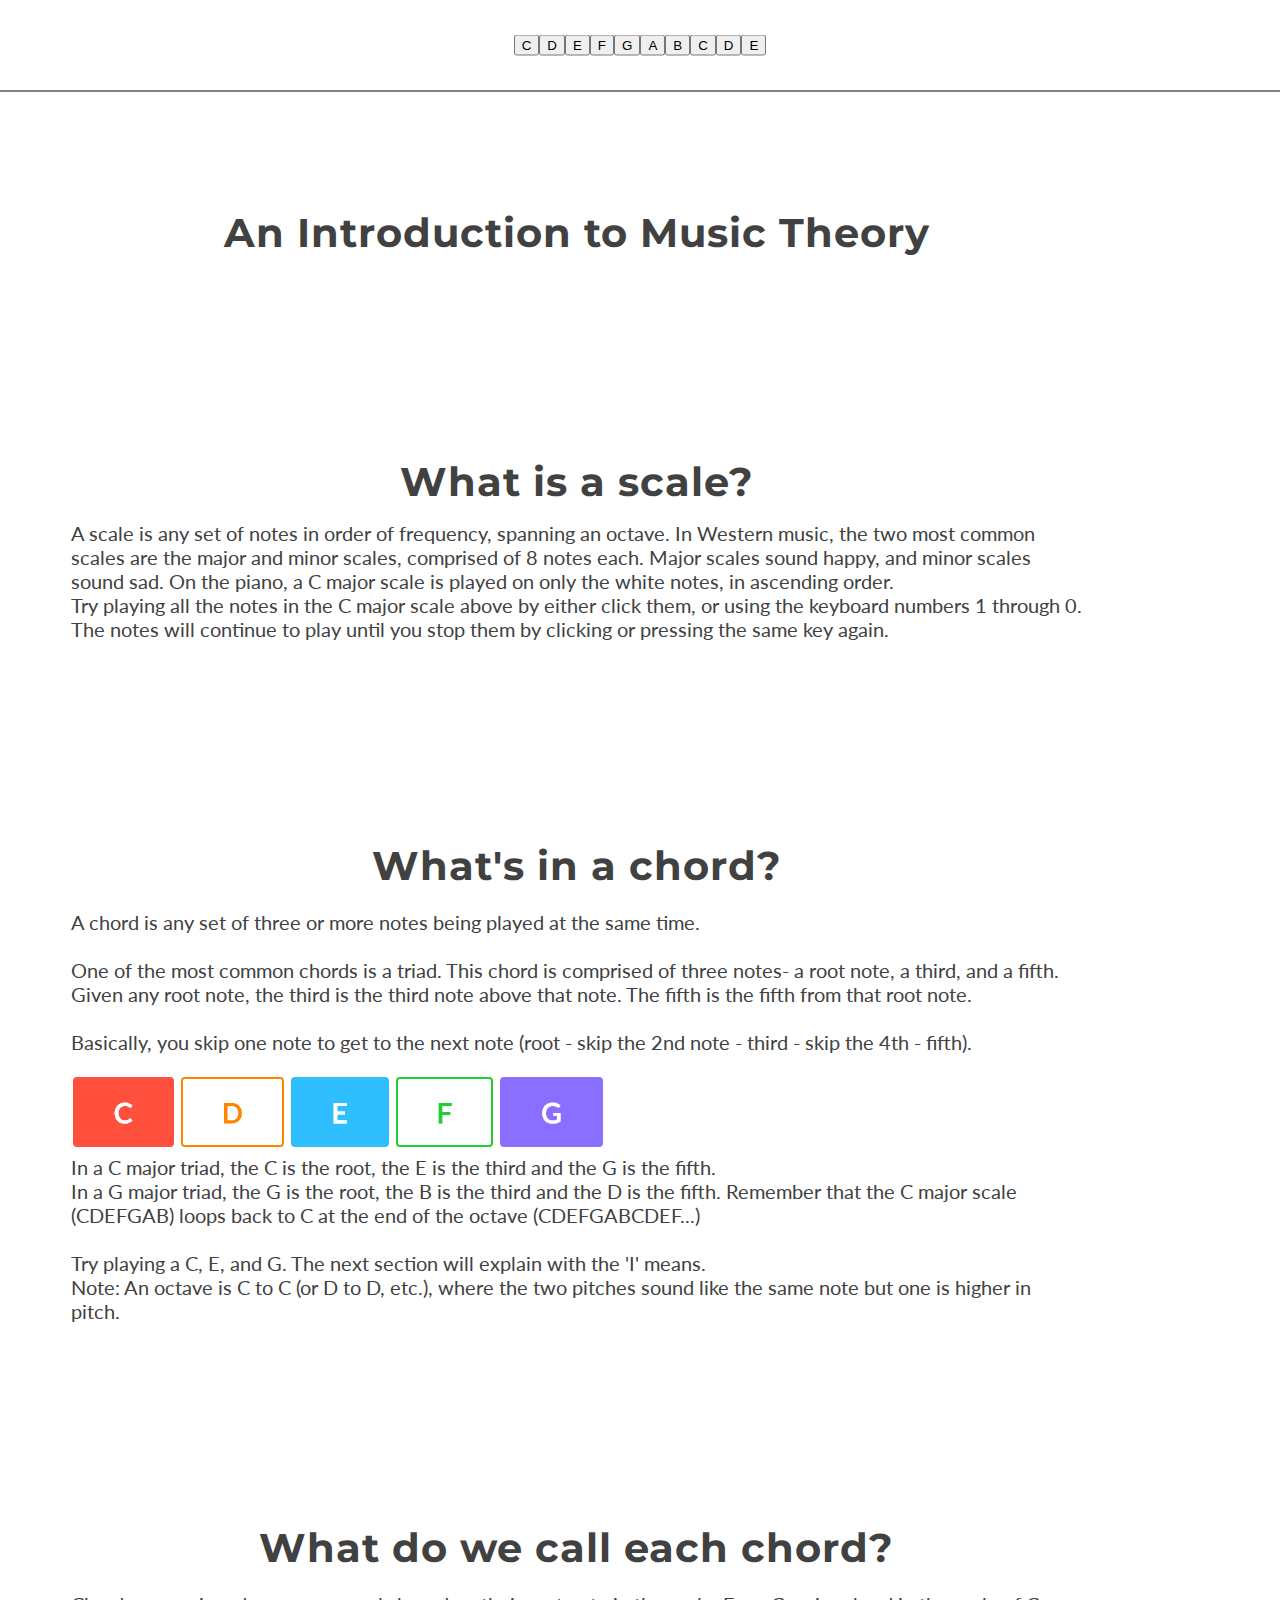
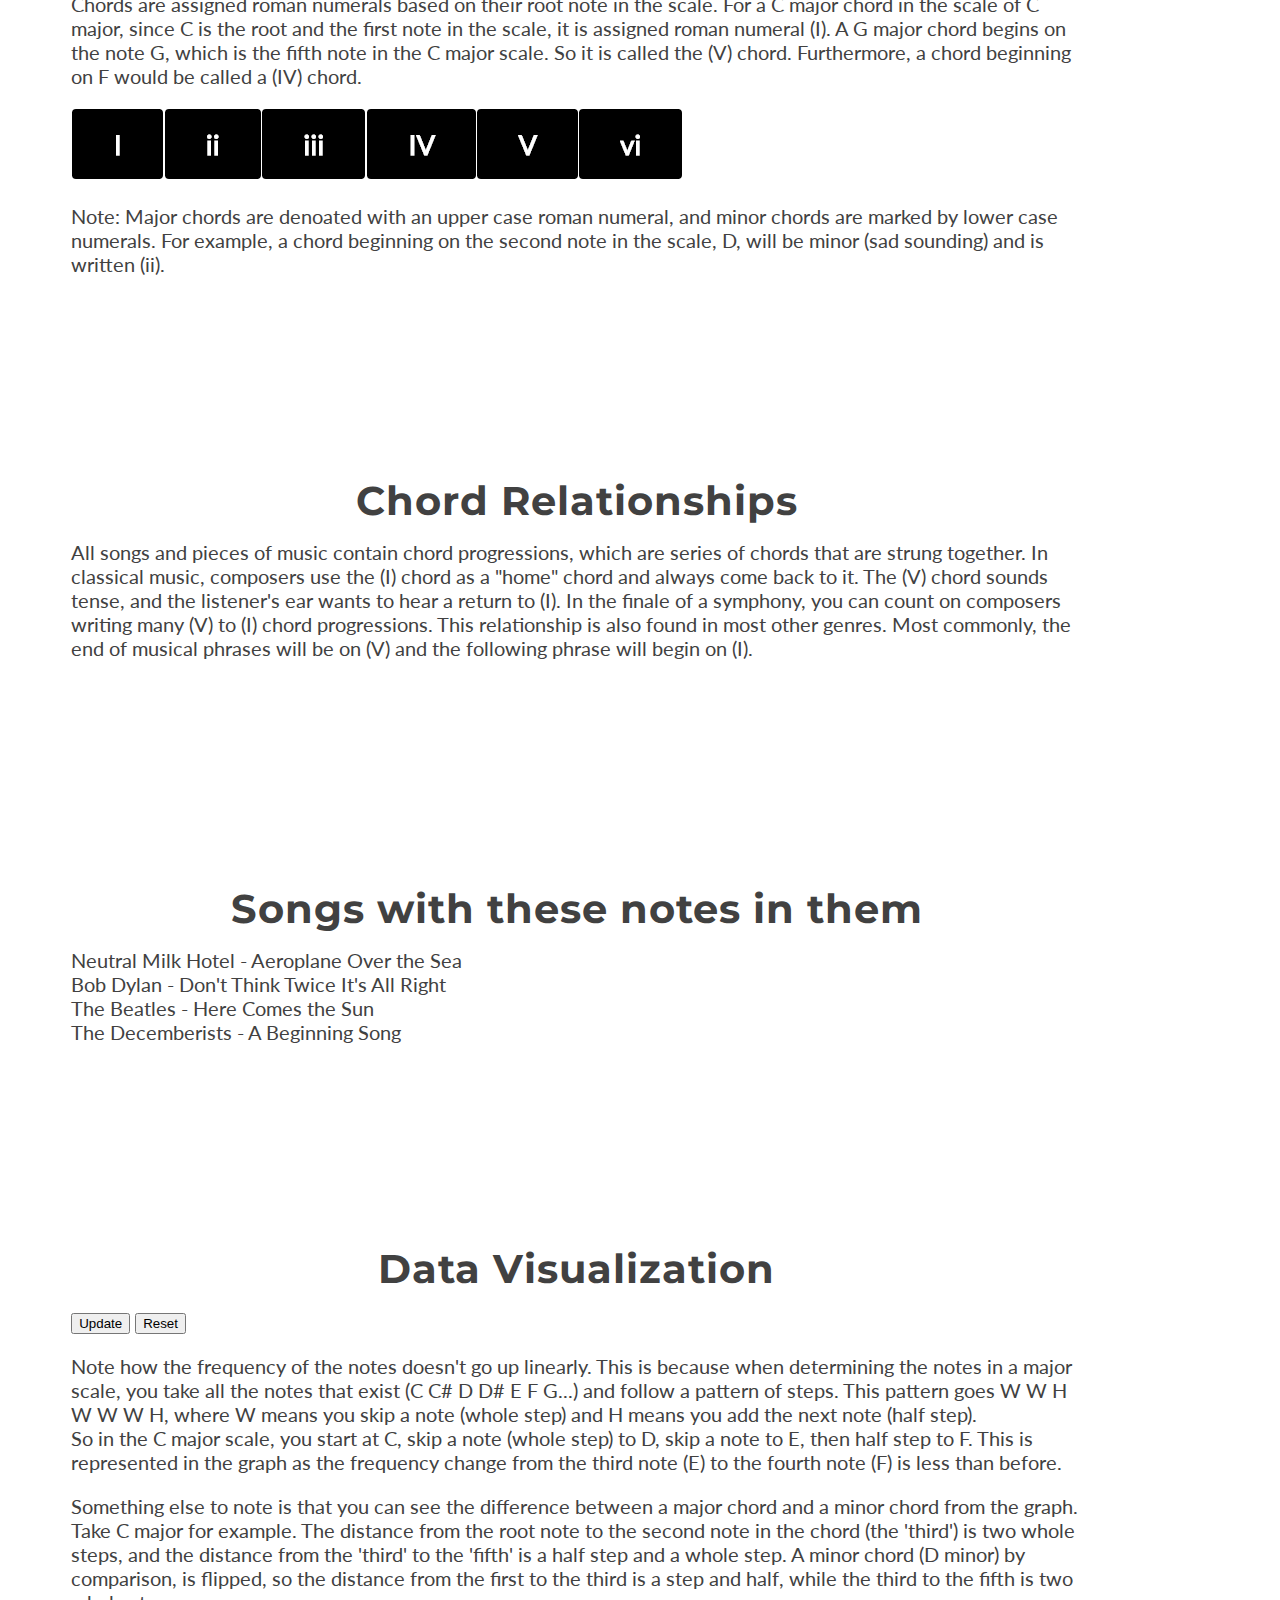
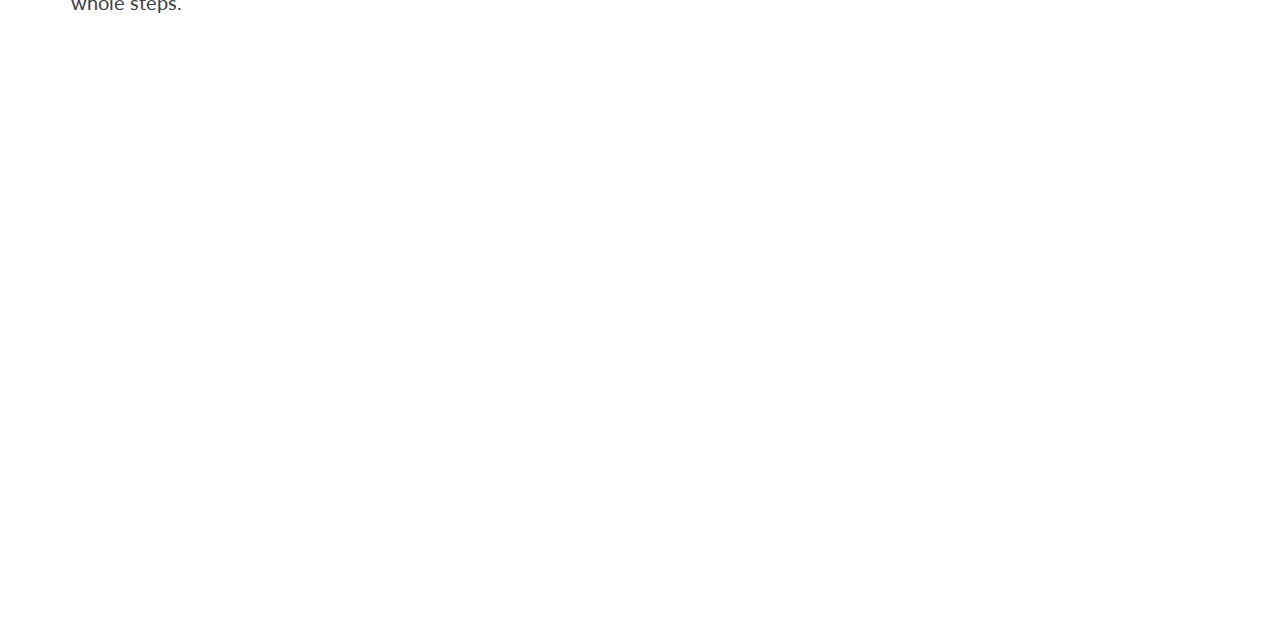
==== index.html @ d1d6d54c "did stuff" ====
<!DOCTYPE html>
<html>
  <head>
    <meta charset="utf-8">
    <title>INFO 474</title>
    <link href='https://fonts.googleapis.com/css?family=Montserrat:400,700|Lato' rel='stylesheet' type='text/css'>
    <script src="http://ajax.googleapis.com/ajax/libs/jquery/1.11.2/jquery.min.js"></script>
    <script src="http://d3js.org/d3.v3.min.js"></script>
    <script type="text/javascript" src="buttons.js"></script>
    <script type="text/javascript" src="myscript.js"></script>
    <script type="text/javascript" src="components.js"></script>
    <script type="text/javascript" src="scroller.js"></script>
    <link rel="stylesheet" type="text/css" href="stylish.css"/>
    <link rel="stylesheet" type="text/css" href="//oss.maxcdn.com/semantic-ui/2.1.8/components/button.min.css">
  </head>
  <body>
    <div id="keyboardContainer"></div>
    <div id='graphic'>
      <div id='sections'>
        <section class="step">
          <div class="title">An Introduction to Music Theory</div>
        </section>
        <section class="step">
          <div class="title">What is a scale?</div>
            
            A scale is any set of notes in order of frequency, spanning an octave. In Western music, the two most common scales are the major and minor scales, comprised of 8 notes each. Major scales sound happy, and minor scales sound sad. 

            On the piano, a C major scale is played on only the white notes, in ascending order.<br> 

            Try playing all the notes in the C major scale above by either click them, or using the keyboard numbers 1 through 0. The notes will continue to play until you stop them by clicking or pressing the same key again.
        </section>
        <section class="step">
          <div class="title">What's in a chord?</div>
            <p>
            A chord is any set of three or more notes being played at the same time.<br><br>
            One of the most common chords is a triad. This chord is comprised of three notes- a root note, a third, and a fifth. Given any root note, the third is the third note above that note. The fifth is the fifth from that root note.<br><br>
            Basically, you skip one note to get to the next note (root - skip the 2nd note - third - skip the 4th - fifth).
            </p>
            <p>
              <img src="cMajTriad.png"><br>
              In a C major triad, the C is the root, the E is the third and the G is the fifth.<br>

              In a G major triad, the G is the root, the B is the third and the D is the fifth. Remember that the C major scale (CDEFGAB) loops back to C at the end of the octave (CDEFGABCDEF...)<br><br>

            Try playing a C, E, and G. The next section will explain with the 'I' means. <br>

            Note: An octave is C to C (or D to D, etc.), where the two pitches sound like the same note but one is higher in pitch.
            </p>
        
            </p>
        </section>
        <section class="step">
          <div class="title">What do we call each chord?</div>
            <p>

            <p>
              Chords are assigned roman numerals based on their root note in the scale. For a C major chord in the scale of C major, since C is the root and the first note in the scale, it is assigned roman numeral (I). A G major chord begins on the note G, which is the fifth note in the C major scale. So it is called the (V) chord. Furthermore, a chord beginning on F would be called a (IV) chord. <br>
            </p>

              <img src="one.png"><img src="two.png"><img src="three.png"><img src="four.png"><img src="five.png"><img src="six.png"><br>
            <p>
              Note: Major chords are denoated with an upper case roman numeral, and minor chords are marked by lower case numerals. For example, a chord beginning on the second note in the scale, D, will be minor (sad sounding) and is written (ii). <br>
        
            </p>
        </section>
                <section class="step">
          <div class="title">Chord Relationships</div>
            All songs and pieces of music contain chord progressions, which are series of chords that are strung together. In classical music, composers use the (I) chord as a "home" chord and always come back to it. The (V) chord sounds tense, and the listener's ear wants to hear a return to (I). In the finale of a symphony, you can count on composers writing many (V) to (I) chord progressions. This relationship is also found in most other genres. Most commonly, the end of musical phrases will be on (V) and the following phrase will begin on (I). <br><br>
        </section>
        <section class="step">
          <div class="title">Songs with these notes in them</div>
            Neutral Milk Hotel - Aeroplane Over the Sea<br>
            Bob Dylan - Don't Think Twice It's All Right<br>
            The Beatles - Here Comes the Sun<br>
            The Decemberists - A Beginning Song
        </section>
        <section class="step">
          <div class="title">Data Visualization</div>
          <button id="update">Update</button>
          <button id="reset">Reset</button>
          <p>
            Note how the frequency of the notes doesn't go up linearly. This is because when determining the notes in a major scale, you take all the notes that exist (C C# D D# E F G...) and follow a pattern of steps. This pattern goes W W H W W W H, where W means you skip a note (whole step) and H means you add the next note (half step). <br>
            So in the C major scale, you start at C, skip a note (whole step) to D, skip a note to E, then half step to F. This is represented in the graph as the frequency change from the third note (E) to the fourth note (F) is less than before.
          </p>
          <p>
            Something else to note is that you can see the difference between a major chord and a minor chord from the graph. Take C major for example. The distance from the root note to the second note in the chord (the 'third') is two whole steps, and the distance from the 'third' to the 'fifth' is a half step and a whole step. A minor chord (D minor) by comparison, is flipped, so the distance from the first to the third is a step and half, while the third to the fifth is two whole steps.
          </p>
          <h3></h3>
        </section>
      </div>
      <div id='vis'></div>
      <div id='vis2'></div>
      <div id='extra-spacing'></div>
    </div>
  </body>
</html>
---- stylish.css ----
#sections {
	font-family: 'Lato', sans-serif;
	position: relative;
	display: inline-block;
	width: 80%;
	top: 0px;
	z-index: 90;
	margin: 0 5%;
	color: #414141;
    font-size: 15pt;
}

.step {
 	margin-bottom: 200px;
 	margin-top: 200px;
}

#extra-spacing {
	height: 400px;
}

/*#vis {
	display: inline-block;
	position: fixed;
	top: 60px;
	z-index: 1;
	margin-left: 0;

	height: 600px;
	width: 750px;
	background-color: #ddd;
}*/

h3 {
    text-align: center;
}

.title {
	font-family: 'Montserrat', sans-serif;
	font-weight: 700;
	letter-spacing: 1.0px;
	font-size: 2.0em;
	color: #414141;
	margin-bottom: 15px;
    text-align: center;
}

.axis {
  font: 7px sans-serif;
}

.axis path,
.axis line {
  fill: none;
  stroke: #000;
  shape-rendering: crispEdges;
}

.x.axis path {
	display: none;
}

.bacteria-title {
	font-family: 'Montserrat', sans-serif;
	font-weight: 700;
	letter-spacing: 1.0px;
	font-size: 2.5em;
	color: #D5E9A0;
	fill: #D5E9A0;
	margin-bottom: 15px;
}

#keyboardContainer {
    position: fixed;
    top: 0;
    left: 0;
    text-align: center;
    vertical-align: middle;
    width: 100%;
    height: 10%;
    border-bottom: 2px solid gray;
    background-color: rgba(255,255,255,.75);
    z-index: 1000;
}

.key {
    position: relative;
    top: 50%;
    transform: translateY(-50%);
}
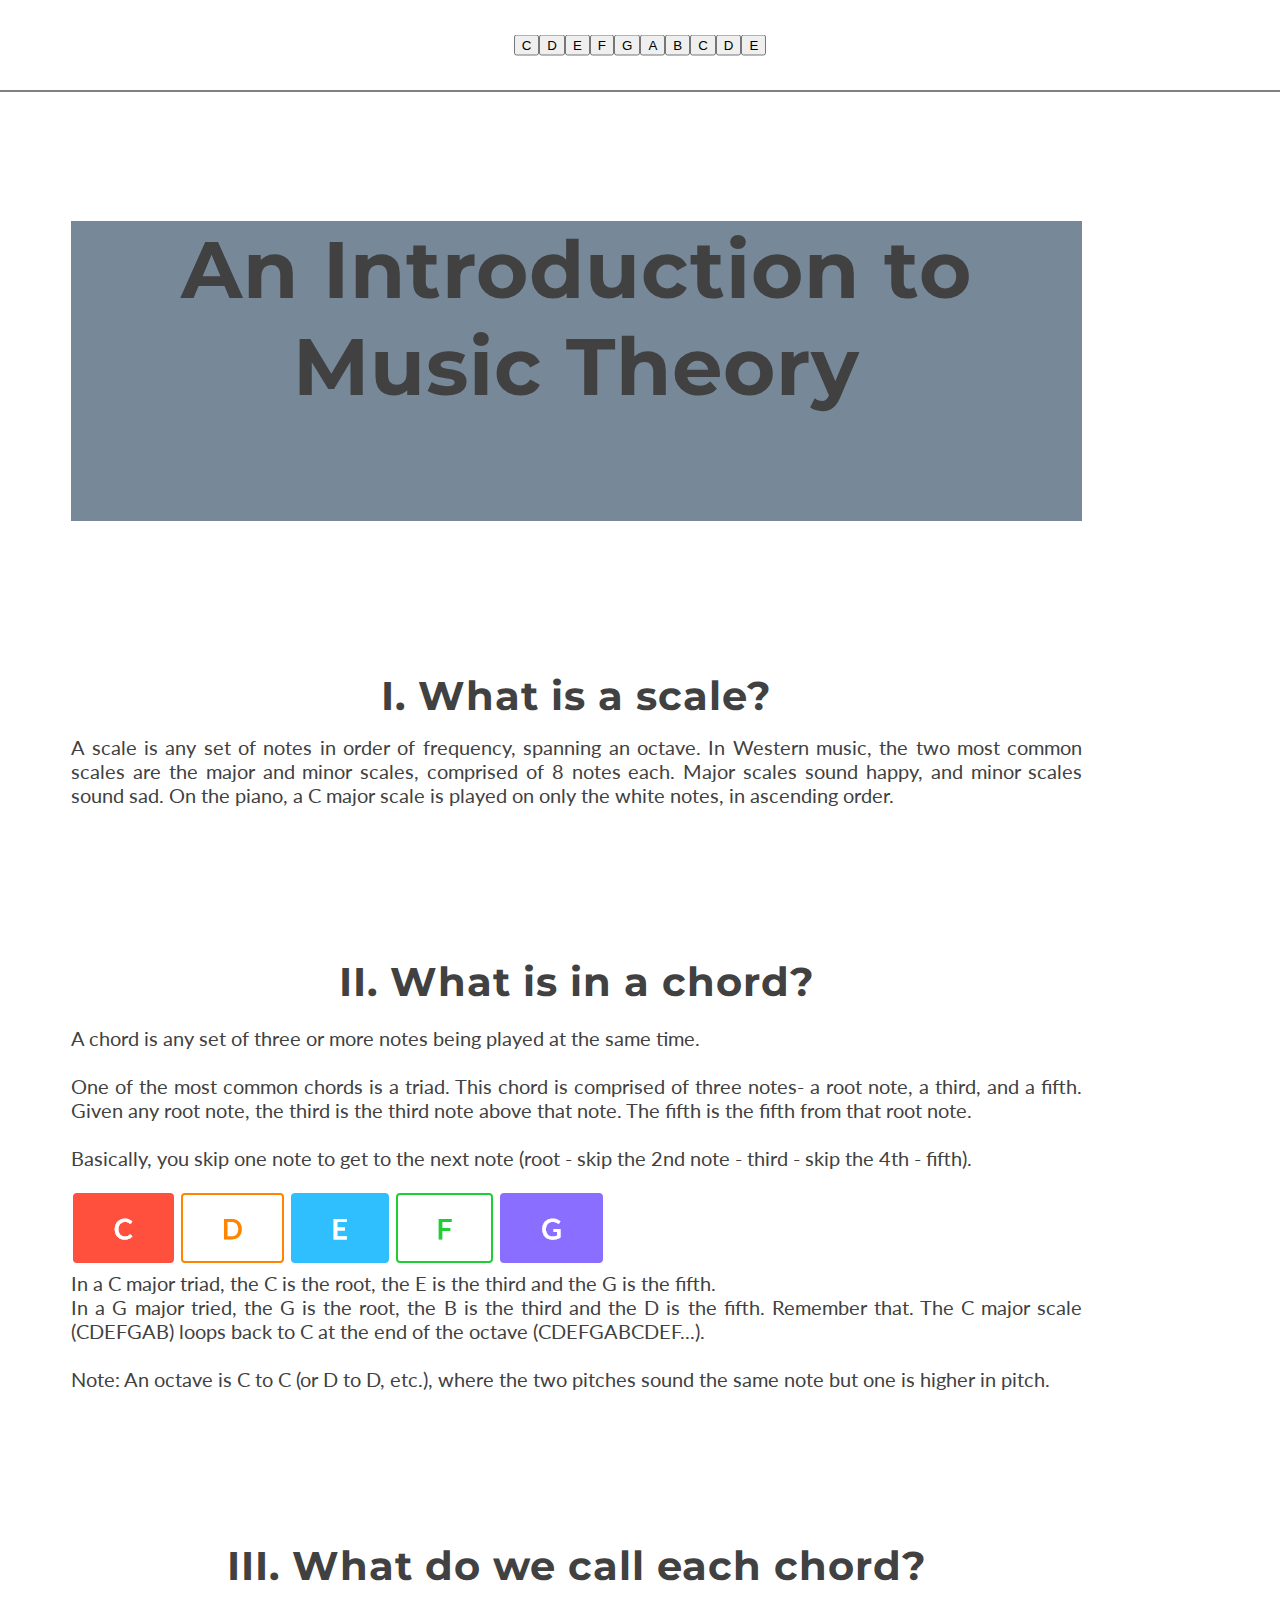
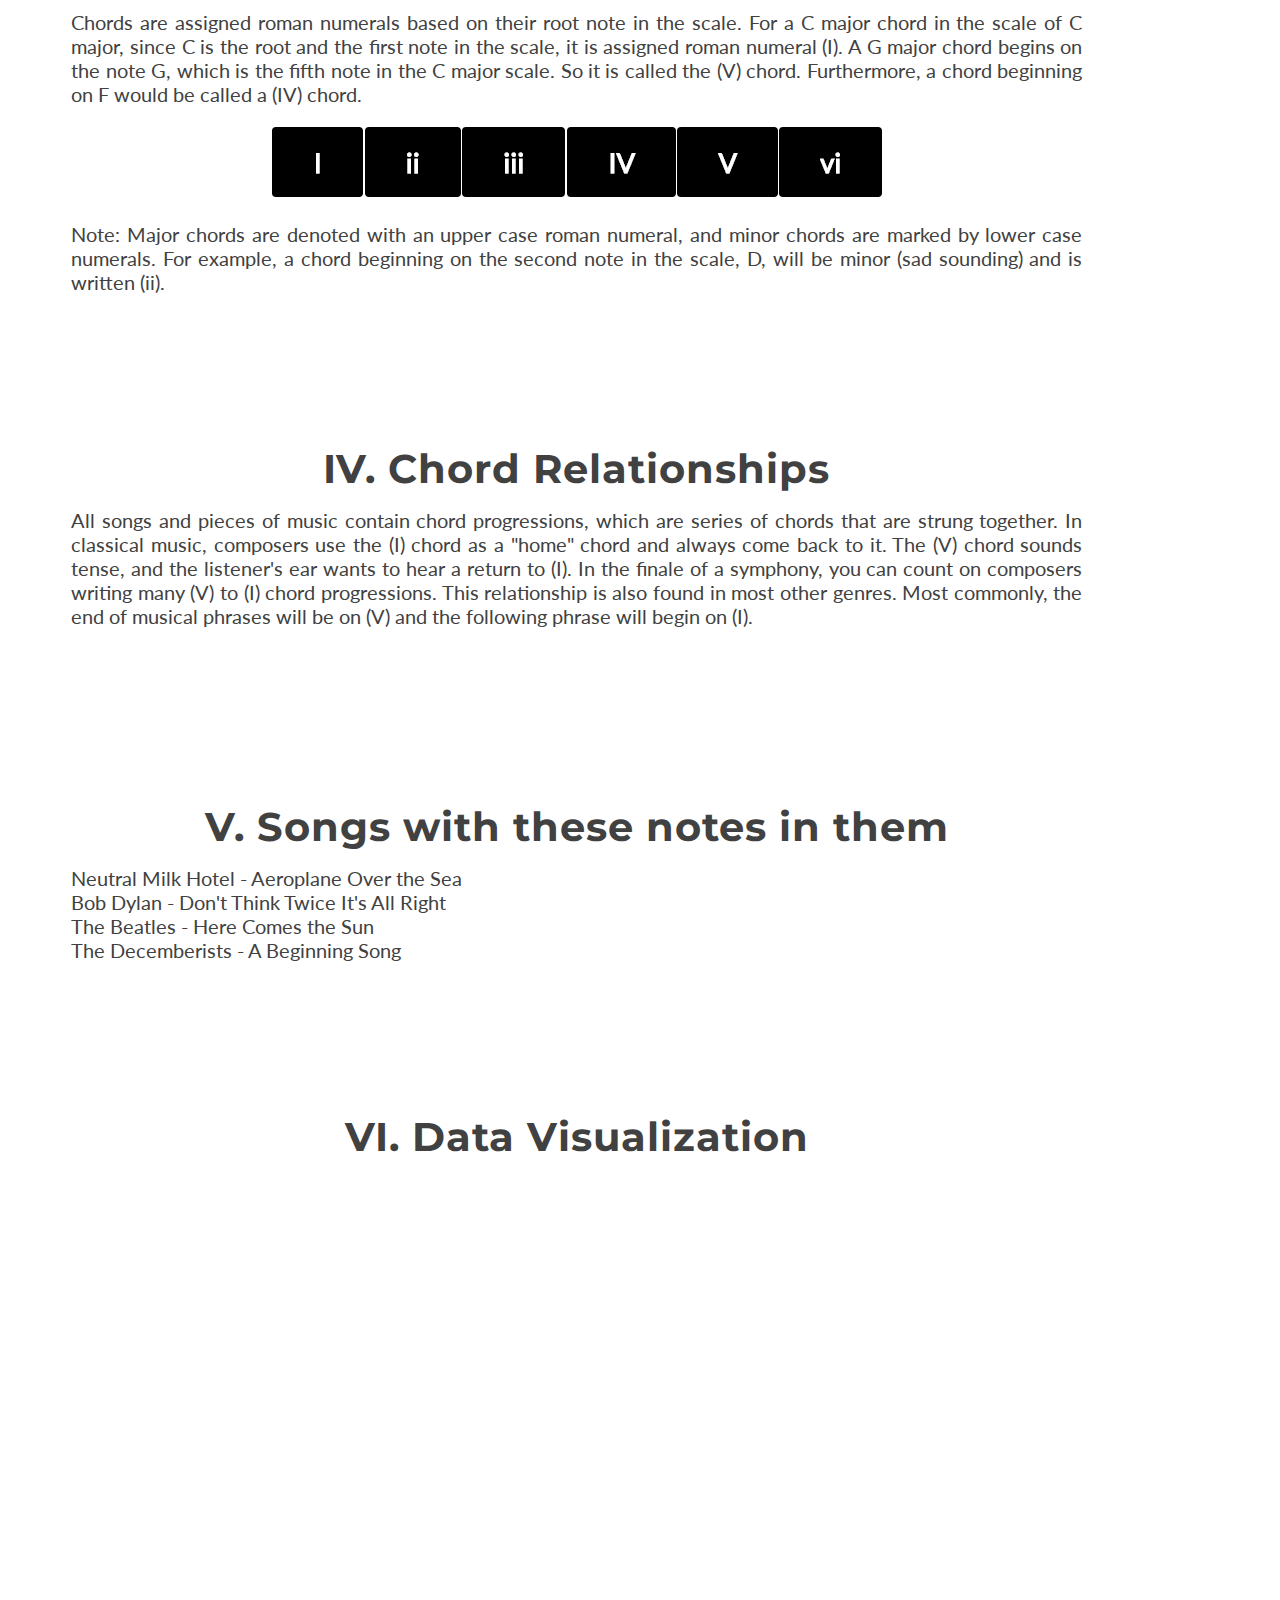
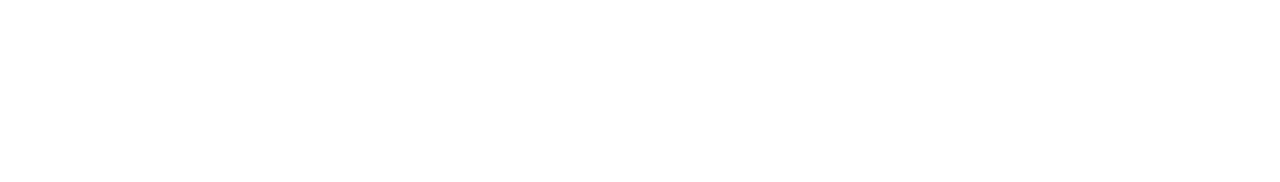
==== commit c383fa6b: "added a pic and stuff" ====
--- a/index.html
+++ b/index.html
@@ -17,74 +17,61 @@
     <div id="keyboardContainer"></div>
     <div id='graphic'>
       <div id='sections'>
+        <div id="header-container">
+          <section class="step">
+            <div class="title" id="header">An Introduction to Music Theory</div>
+          </section>
+        </div>
         <section class="step">
-          <div class="title">An Introduction to Music Theory</div>
-        </section>
-        <section class="step">
-          <div class="title">What is a scale?</div>
+          <div class="title">I. What is a scale?</div>
             
             A scale is any set of notes in order of frequency, spanning an octave. In Western music, the two most common scales are the major and minor scales, comprised of 8 notes each. Major scales sound happy, and minor scales sound sad. 
 
-            On the piano, a C major scale is played on only the white notes, in ascending order.<br> 
-
-            Try playing all the notes in the C major scale above by either click them, or using the keyboard numbers 1 through 0. The notes will continue to play until you stop them by clicking or pressing the same key again.
+            On the piano, a C major scale is played on only the white notes, in ascending order.
         </section>
         <section class="step">
-          <div class="title">What's in a chord?</div>
+          <div class="title">II. What is in a chord?</div>
             <p>
             A chord is any set of three or more notes being played at the same time.<br><br>
             One of the most common chords is a triad. This chord is comprised of three notes- a root note, a third, and a fifth. Given any root note, the third is the third note above that note. The fifth is the fifth from that root note.<br><br>
             Basically, you skip one note to get to the next note (root - skip the 2nd note - third - skip the 4th - fifth).
             </p>
             <p>
-              <img src="cMajTriad.png"><br>
+              <img id="triad" src="cMajTriad.png"><br>
               In a C major triad, the C is the root, the E is the third and the G is the fifth.<br>
 
-              In a G major triad, the G is the root, the B is the third and the D is the fifth. Remember that the C major scale (CDEFGAB) loops back to C at the end of the octave (CDEFGABCDEF...)<br><br>
+              In a G major tried, the G is the root, the B is the third and the D is the fifth. Remember that. The C major scale (CDEFGAB) loops back to C at the end of the octave (CDEFGABCDEF...).<br><br>
 
-            Try playing a C, E, and G. The next section will explain with the 'I' means. <br>
-
-            Note: An octave is C to C (or D to D, etc.), where the two pitches sound like the same note but one is higher in pitch.
+            Note: An octave is C to C (or D to D, etc.), where the two pitches sound the same note but one is higher in pitch.
             </p>
         
             </p>
         </section>
         <section class="step">
-          <div class="title">What do we call each chord?</div>
-            <p>
-
+          <div class="title">III. What do we call each chord?</div>
             <p>
               Chords are assigned roman numerals based on their root note in the scale. For a C major chord in the scale of C major, since C is the root and the first note in the scale, it is assigned roman numeral (I). A G major chord begins on the note G, which is the fifth note in the C major scale. So it is called the (V) chord. Furthermore, a chord beginning on F would be called a (IV) chord. <br>
             </p>
-
+            <div id="chordsPics">
               <img src="one.png"><img src="two.png"><img src="three.png"><img src="four.png"><img src="five.png"><img src="six.png"><br>
+            </div>
             <p>
-              Note: Major chords are denoated with an upper case roman numeral, and minor chords are marked by lower case numerals. For example, a chord beginning on the second note in the scale, D, will be minor (sad sounding) and is written (ii). <br>
-        
+              Note: Major chords are denoted with an upper case roman numeral, and minor chords are marked by lower case numerals. For example, a chord beginning on the second note in the scale, D, will be minor (sad sounding) and is written (ii).<br>
             </p>
         </section>
-                <section class="step">
-          <div class="title">Chord Relationships</div>
+        <section class="step">
+          <div class="title">IV. Chord Relationships</div>
             All songs and pieces of music contain chord progressions, which are series of chords that are strung together. In classical music, composers use the (I) chord as a "home" chord and always come back to it. The (V) chord sounds tense, and the listener's ear wants to hear a return to (I). In the finale of a symphony, you can count on composers writing many (V) to (I) chord progressions. This relationship is also found in most other genres. Most commonly, the end of musical phrases will be on (V) and the following phrase will begin on (I). <br><br>
         </section>
         <section class="step">
-          <div class="title">Songs with these notes in them</div>
+          <div class="title">V. Songs with these notes in them</div>
             Neutral Milk Hotel - Aeroplane Over the Sea<br>
             Bob Dylan - Don't Think Twice It's All Right<br>
             The Beatles - Here Comes the Sun<br>
             The Decemberists - A Beginning Song
         </section>
         <section class="step">
-          <div class="title">Data Visualization</div>
-          <button id="update">Update</button>
-          <button id="reset">Reset</button>
-          <p>
-            Note how the frequency of the notes doesn't go up linearly. This is because when determining the notes in a major scale, you take all the notes that exist (C C# D D# E F G...) and follow a pattern of steps. This pattern goes W W H W W W H, where W means you skip a note (whole step) and H means you add the next note (half step). <br>
-            So in the C major scale, you start at C, skip a note (whole step) to D, skip a note to E, then half step to F. This is represented in the graph as the frequency change from the third note (E) to the fourth note (F) is less than before.
-          </p>
-          <p>
-            Something else to note is that you can see the difference between a major chord and a minor chord from the graph. Take C major for example. The distance from the root note to the second note in the chord (the 'third') is two whole steps, and the distance from the 'third' to the 'fifth' is a half step and a whole step. A minor chord (D minor) by comparison, is flipped, so the distance from the first to the third is a step and half, while the third to the fifth is two whole steps.
-          </p>
+          <div class="title">VI. Data Visualization</div>
           <h3></h3>
         </section>
       </div>
--- a/stylish.css
+++ b/stylish.css
@@ -1,3 +1,29 @@
+#header-container {
+    width: 100%;
+    margin: 0px;
+    display: block;
+    height: 300px;
+    background-color: #778899;
+    margin: 150px 150px 0px 0px;
+    font-size: 30pt;
+    margin-bottom: 150px;
+}
+
+.pic {
+    display: block;
+    margin-left: auto;
+    margin-right: auto;
+    vertical-align: middle;
+}
+
+#chordsPics {
+    text-align: center;
+}
+
+#header {
+    vertical-align: center;
+}
+
 #sections {
 	font-family: 'Lato', sans-serif;
 	position: relative;
@@ -5,14 +31,14 @@
 	width: 80%;
 	top: 0px;
 	z-index: 90;
-	margin: 0 5%;
+	margin: 5% 5%;
 	color: #414141;
     font-size: 15pt;
+    text-align: justify;
 }
 
 .step {
- 	margin-bottom: 200px;
- 	margin-top: 200px;
+ 	margin-bottom: 150px;
 }
 
 #extra-spacing {
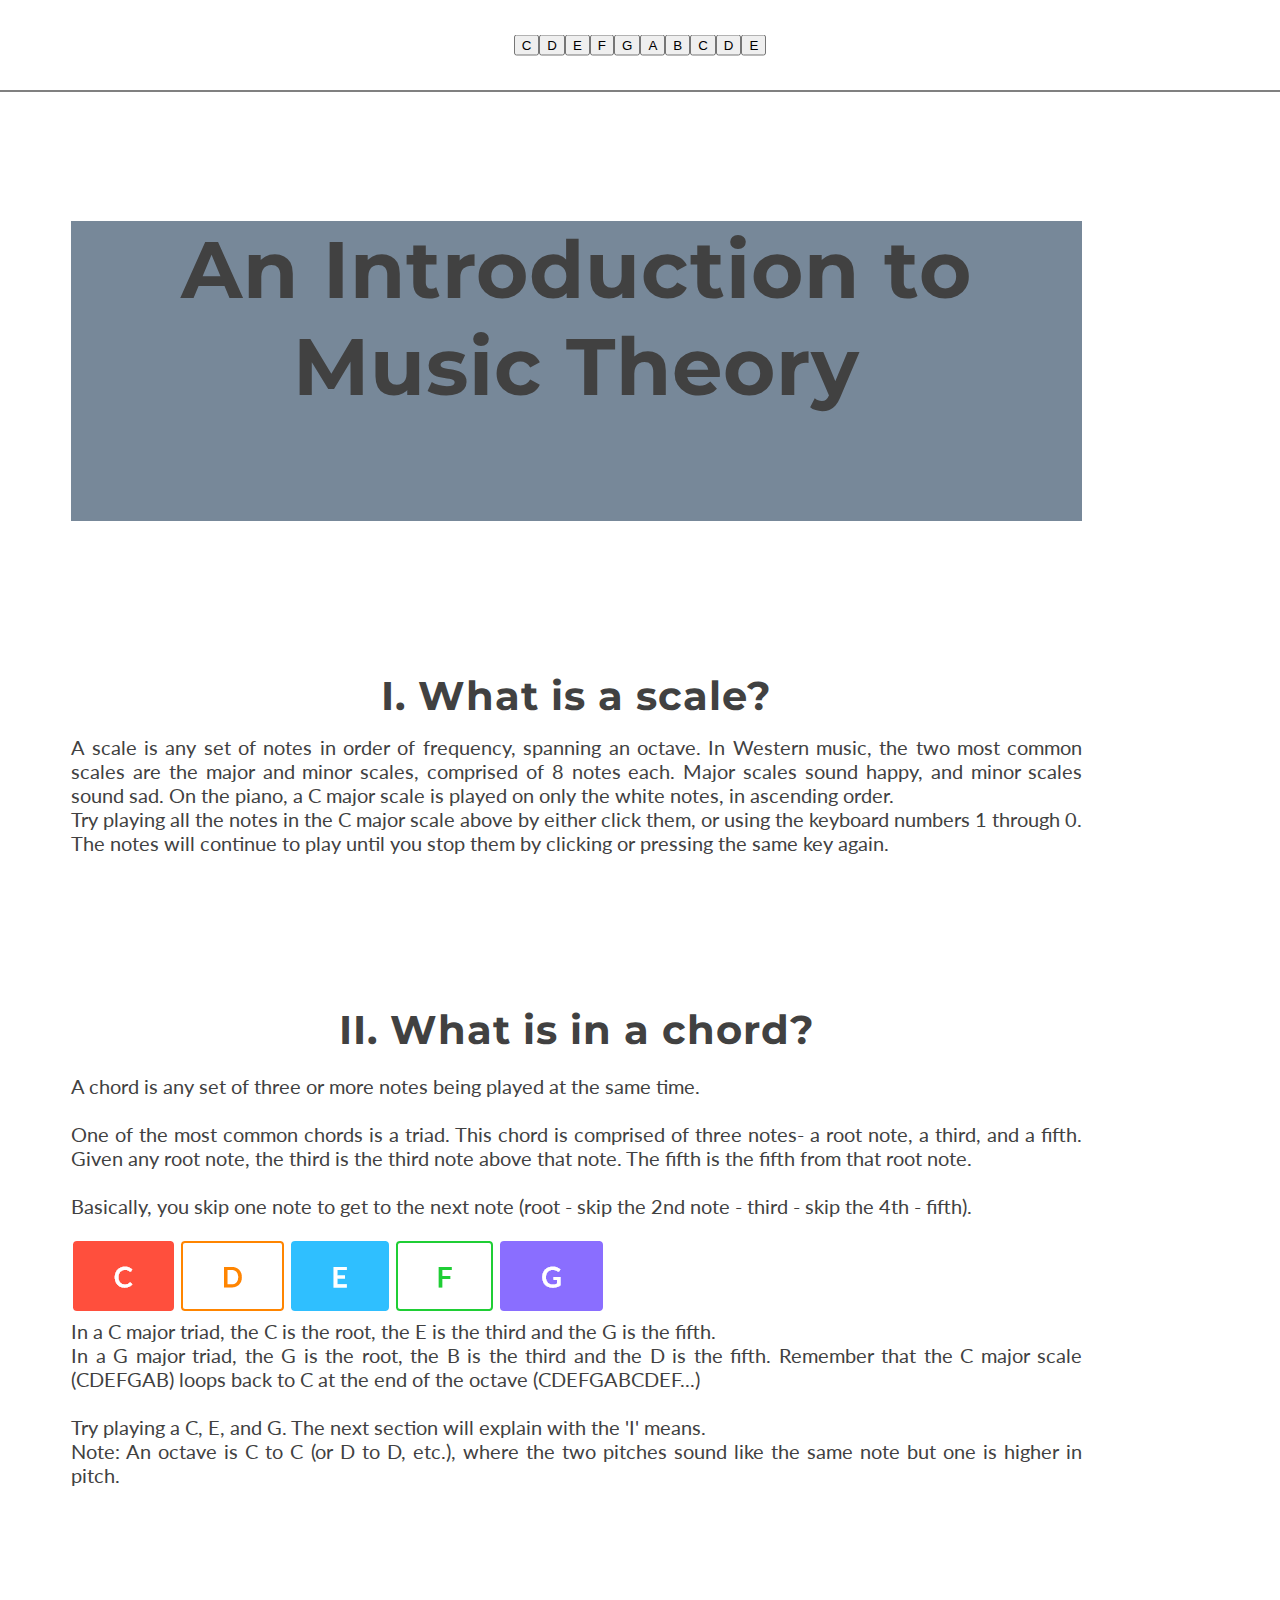
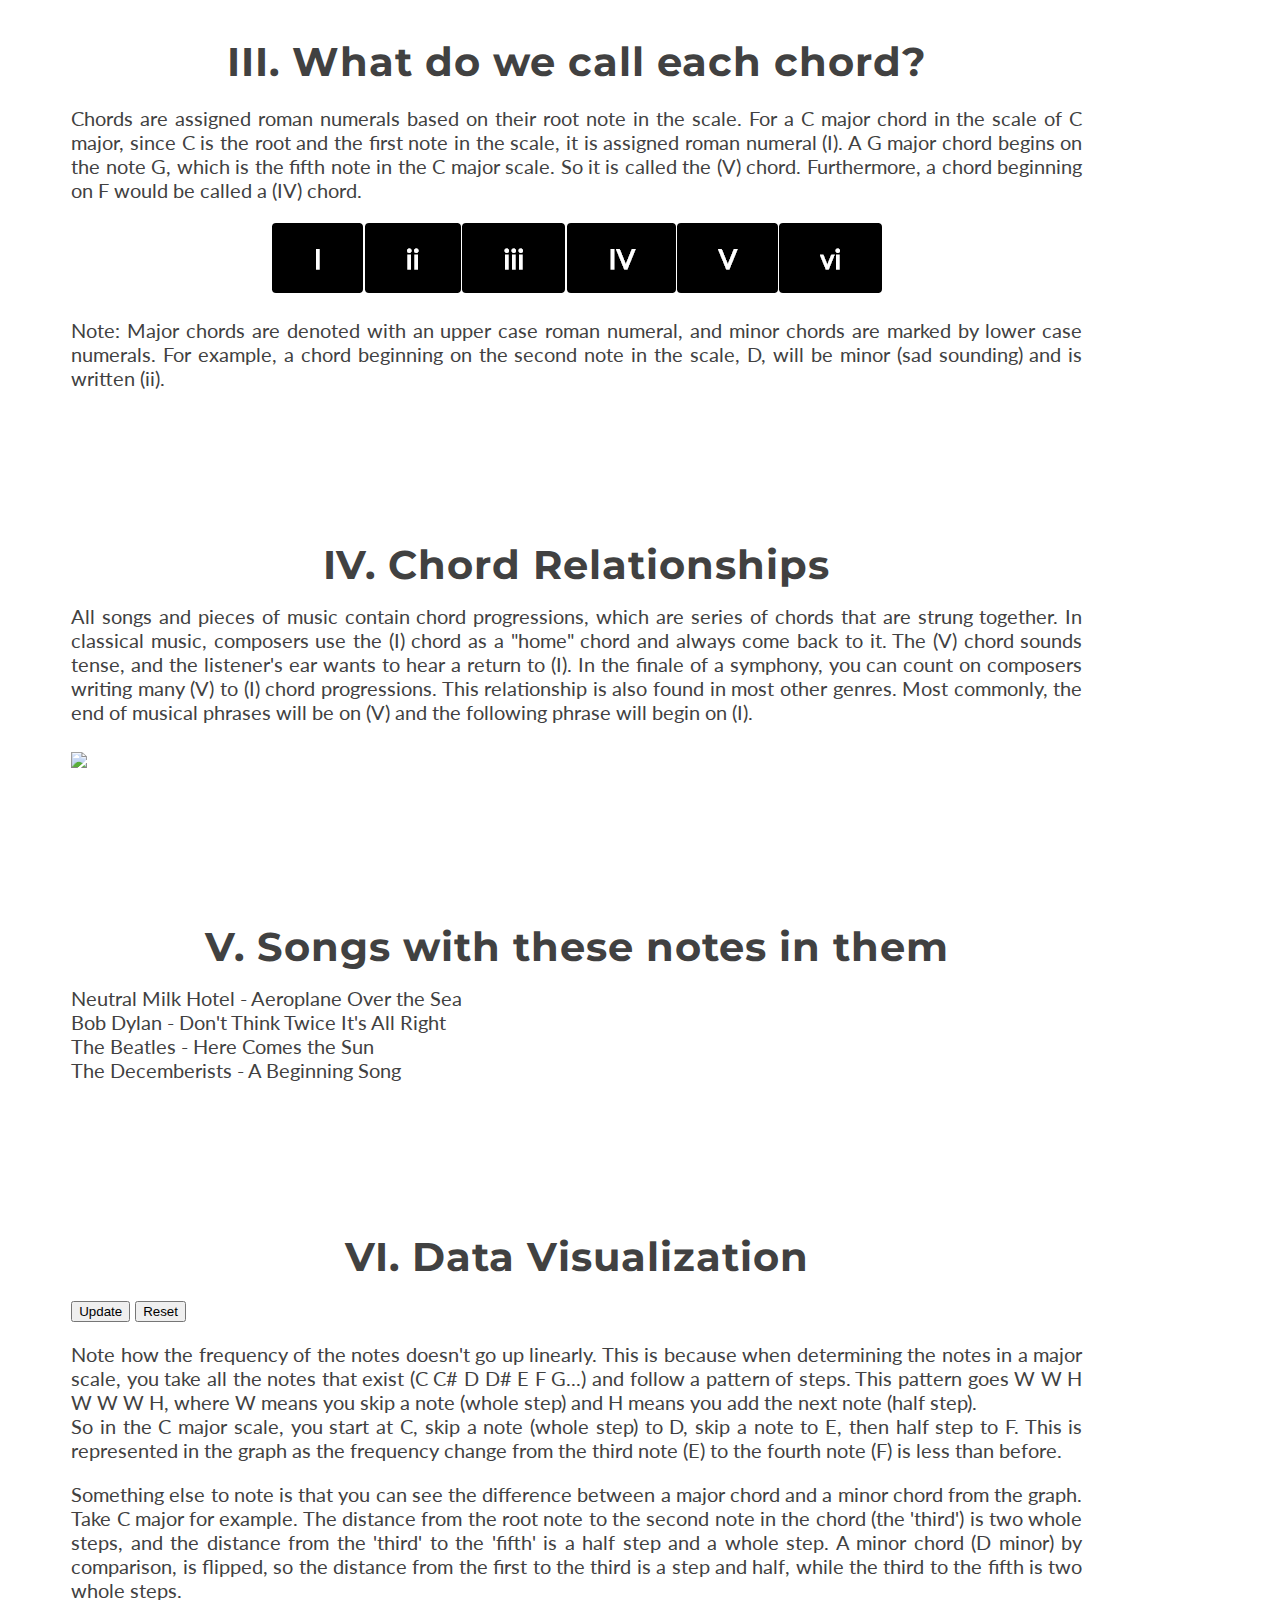
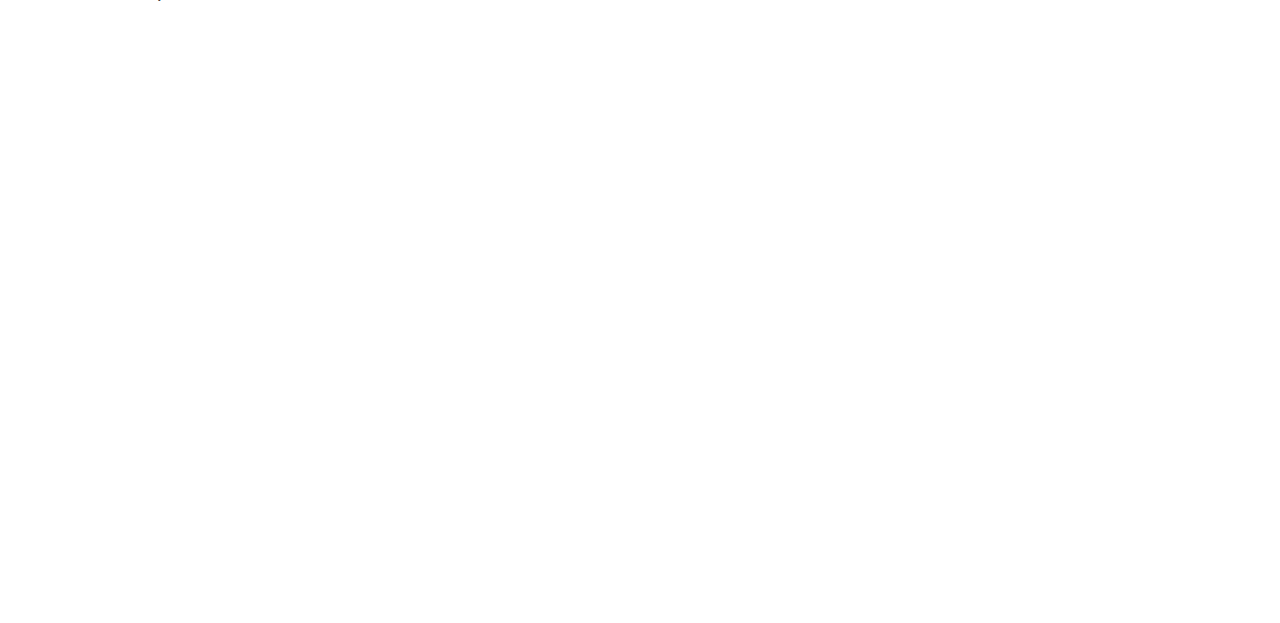
==== commit 1d01c4f3: "fuckin pic" ====
--- a/index.html
+++ b/index.html
@@ -27,7 +27,9 @@
             
             A scale is any set of notes in order of frequency, spanning an octave. In Western music, the two most common scales are the major and minor scales, comprised of 8 notes each. Major scales sound happy, and minor scales sound sad. 
 
-            On the piano, a C major scale is played on only the white notes, in ascending order.
+            On the piano, a C major scale is played on only the white notes, in ascending order.<br> 
+
+            Try playing all the notes in the C major scale above by either click them, or using the keyboard numbers 1 through 0. The notes will continue to play until you stop them by clicking or pressing the same key again.
         </section>
         <section class="step">
           <div class="title">II. What is in a chord?</div>
@@ -40,9 +42,11 @@
               <img id="triad" src="cMajTriad.png"><br>
               In a C major triad, the C is the root, the E is the third and the G is the fifth.<br>
 
-              In a G major tried, the G is the root, the B is the third and the D is the fifth. Remember that. The C major scale (CDEFGAB) loops back to C at the end of the octave (CDEFGABCDEF...).<br><br>
+              In a G major triad, the G is the root, the B is the third and the D is the fifth. Remember that the C major scale (CDEFGAB) loops back to C at the end of the octave (CDEFGABCDEF...)<br><br>
 
-            Note: An octave is C to C (or D to D, etc.), where the two pitches sound the same note but one is higher in pitch.
+            Try playing a C, E, and G. The next section will explain with the 'I' means. <br>
+
+            Note: An octave is C to C (or D to D, etc.), where the two pitches sound like the same note but one is higher in pitch.
             </p>
         
             </p>
@@ -62,6 +66,7 @@
         <section class="step">
           <div class="title">IV. Chord Relationships</div>
             All songs and pieces of music contain chord progressions, which are series of chords that are strung together. In classical music, composers use the (I) chord as a "home" chord and always come back to it. The (V) chord sounds tense, and the listener's ear wants to hear a return to (I). In the finale of a symphony, you can count on composers writing many (V) to (I) chord progressions. This relationship is also found in most other genres. Most commonly, the end of musical phrases will be on (V) and the following phrase will begin on (I). <br><br>
+            <img src="home.png"><br>
         </section>
         <section class="step">
           <div class="title">V. Songs with these notes in them</div>
@@ -72,6 +77,15 @@
         </section>
         <section class="step">
           <div class="title">VI. Data Visualization</div>
+          <button id="update">Update</button>
+          <button id="reset">Reset</button>
+          <p>
+            Note how the frequency of the notes doesn't go up linearly. This is because when determining the notes in a major scale, you take all the notes that exist (C C# D D# E F G...) and follow a pattern of steps. This pattern goes W W H W W W H, where W means you skip a note (whole step) and H means you add the next note (half step). <br>
+            So in the C major scale, you start at C, skip a note (whole step) to D, skip a note to E, then half step to F. This is represented in the graph as the frequency change from the third note (E) to the fourth note (F) is less than before.
+          </p>
+          <p>
+            Something else to note is that you can see the difference between a major chord and a minor chord from the graph. Take C major for example. The distance from the root note to the second note in the chord (the 'third') is two whole steps, and the distance from the 'third' to the 'fifth' is a half step and a whole step. A minor chord (D minor) by comparison, is flipped, so the distance from the first to the third is a step and half, while the third to the fifth is two whole steps.
+          </p>
           <h3></h3>
         </section>
       </div>
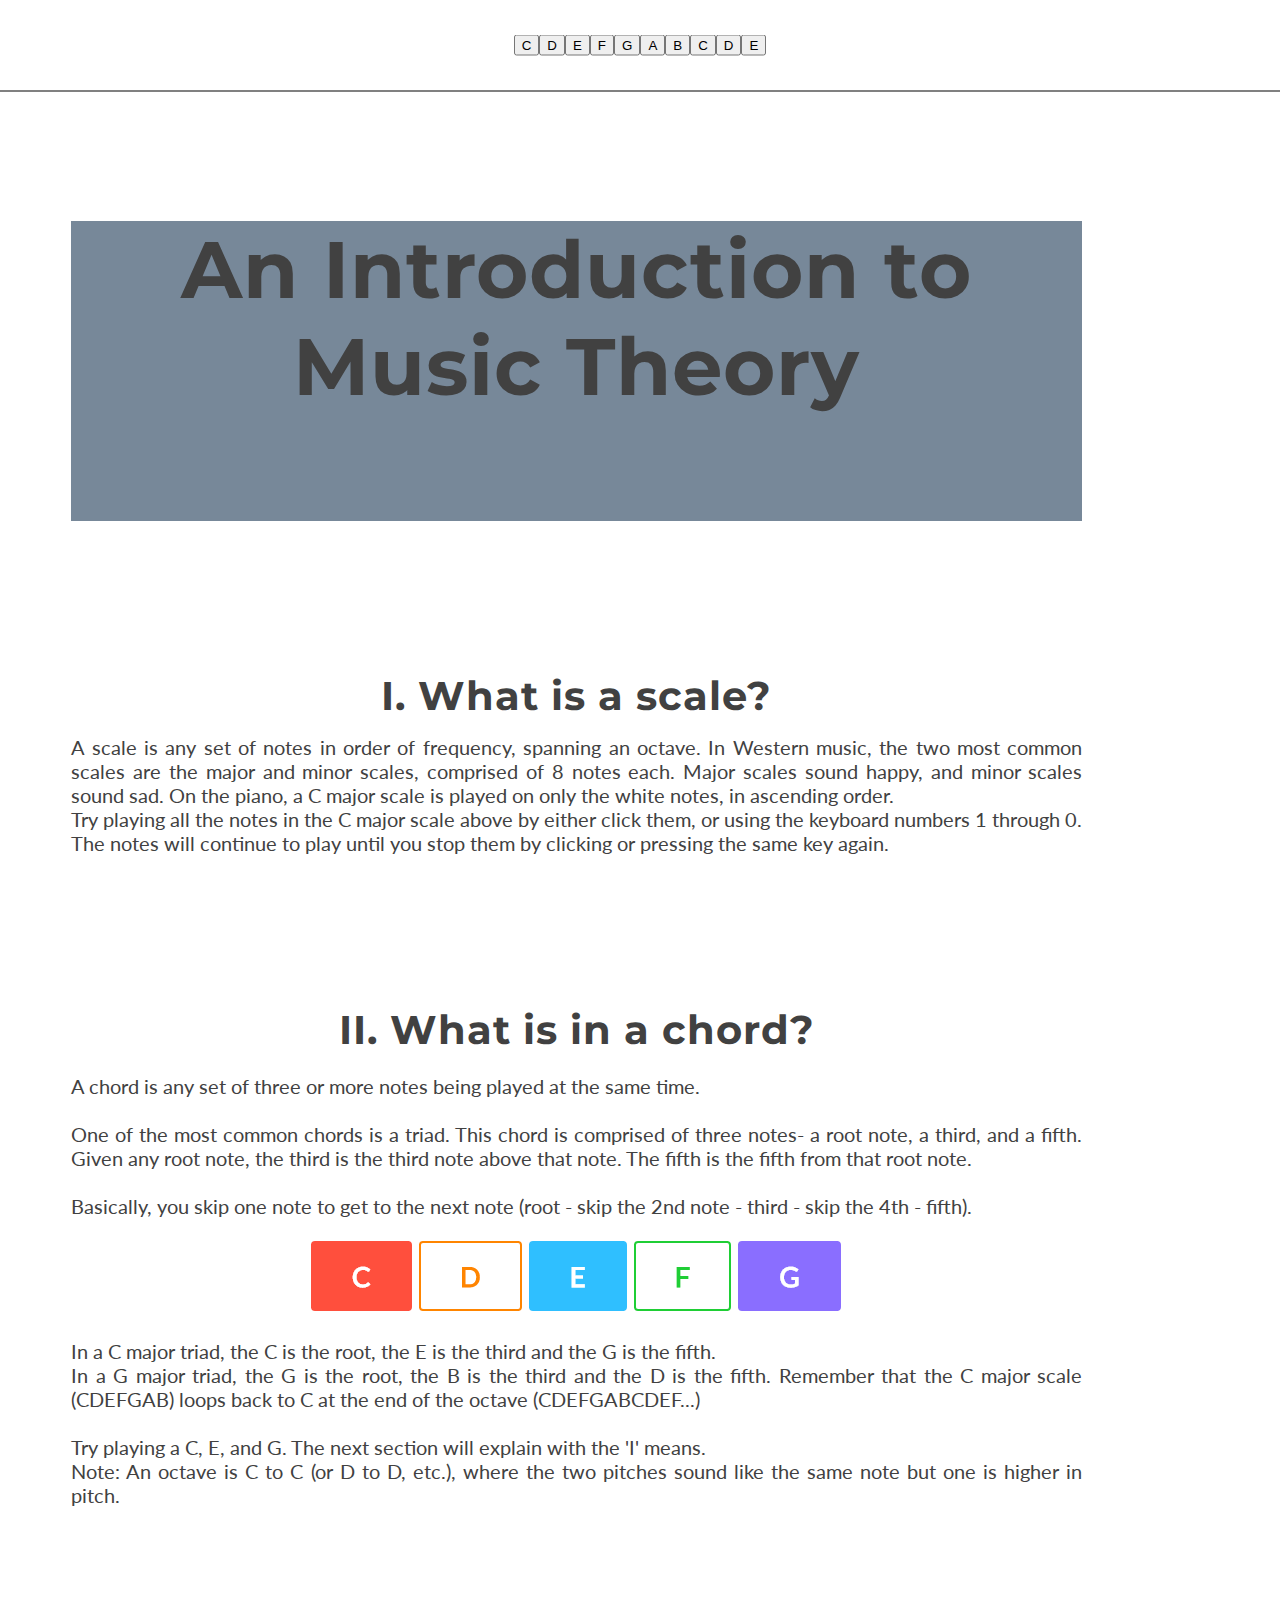
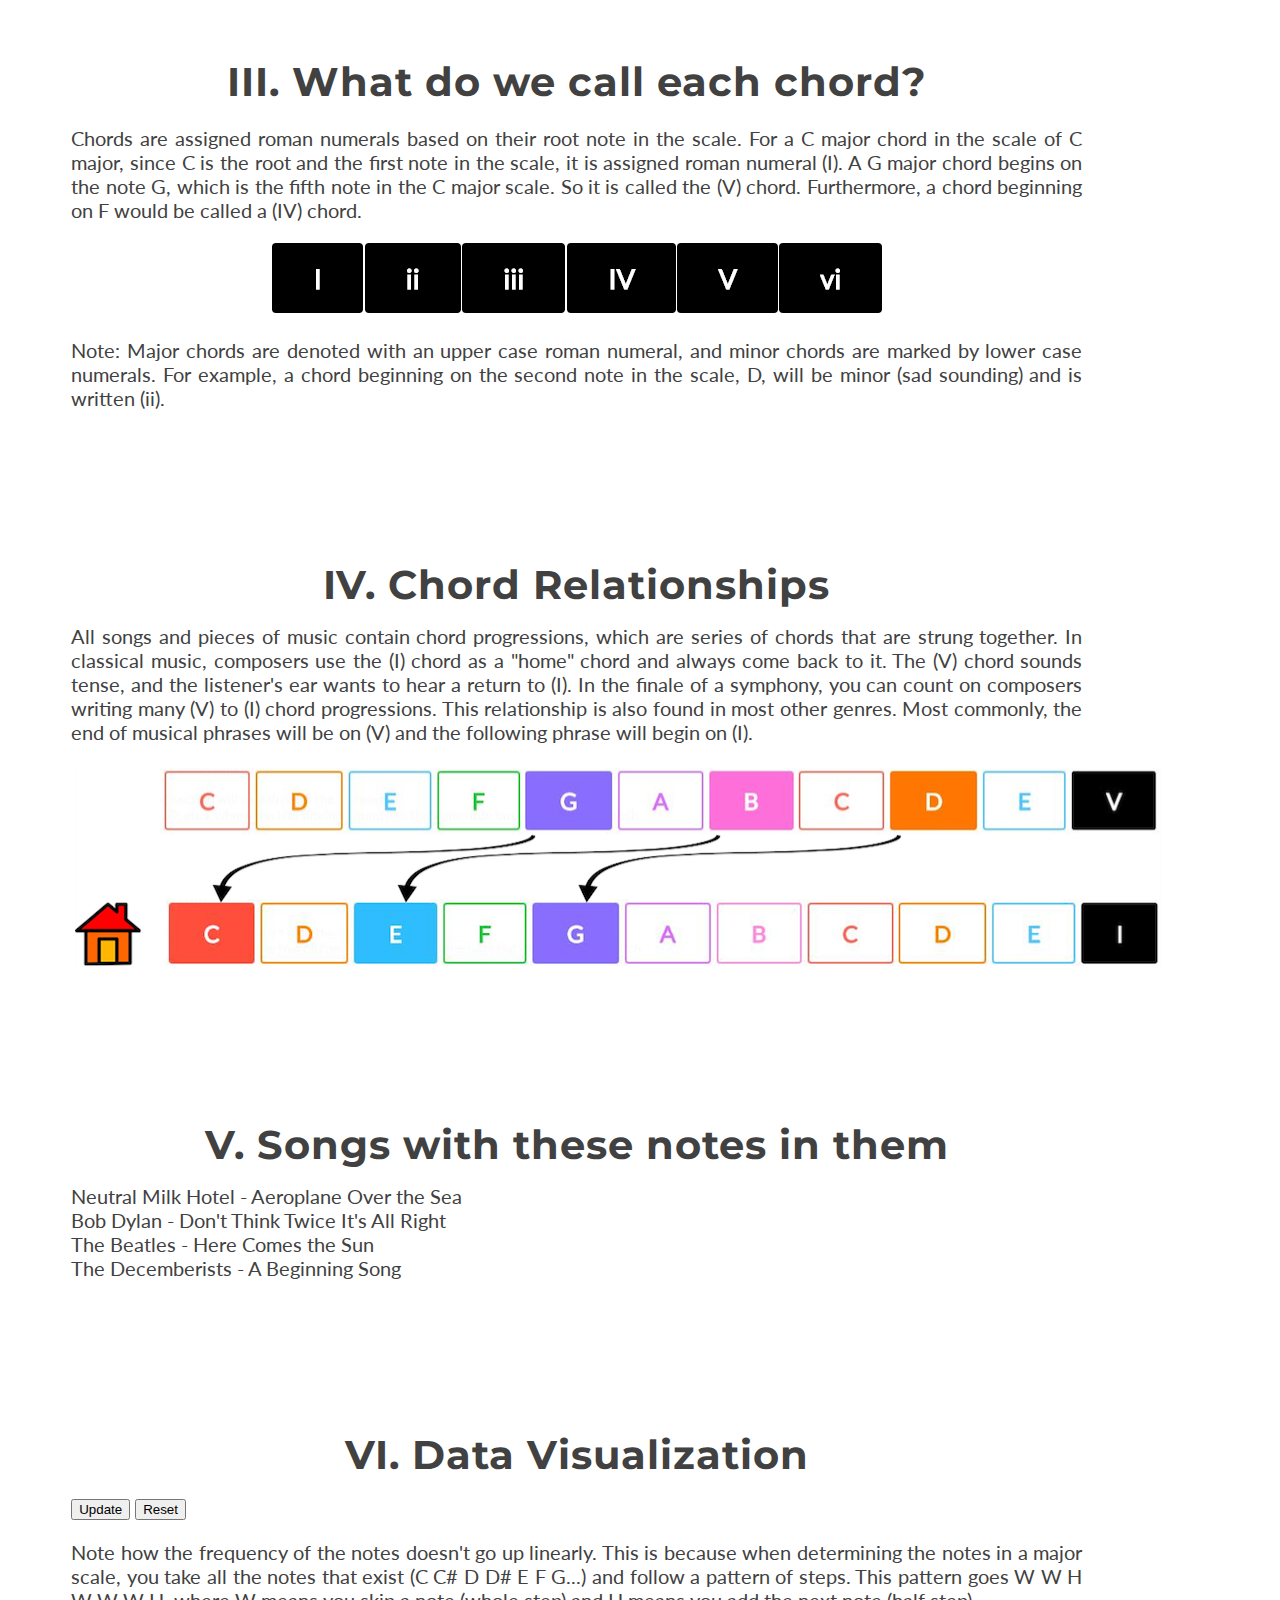
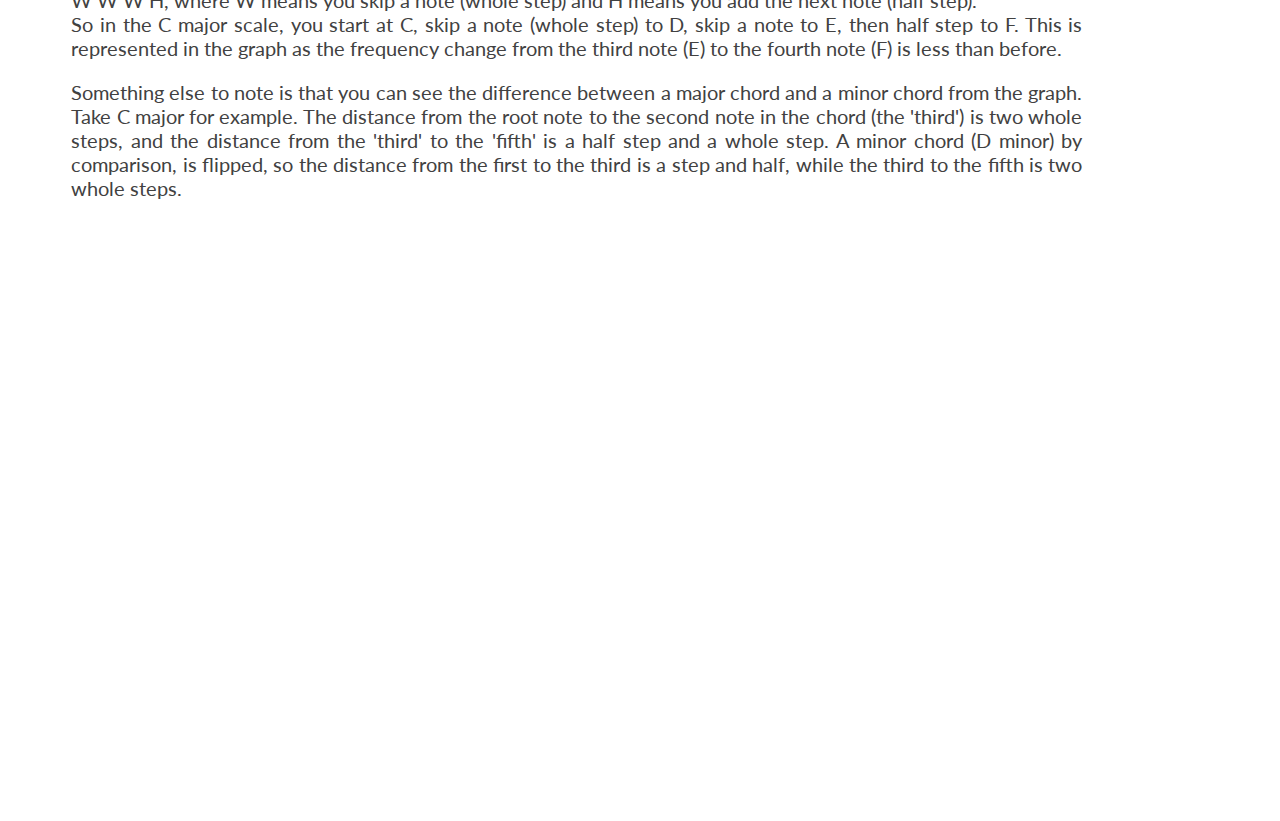
==== commit 76bc7a65: "fixed pic" ====
--- a/index.html
+++ b/index.html
@@ -39,7 +39,7 @@
             Basically, you skip one note to get to the next note (root - skip the 2nd note - third - skip the 4th - fifth).
             </p>
             <p>
-              <img id="triad" src="cMajTriad.png"><br>
+              <img class="pic" id="triad" src="cMajTriad.png"><br>
               In a C major triad, the C is the root, the E is the third and the G is the fifth.<br>
 
               In a G major triad, the G is the root, the B is the third and the D is the fifth. Remember that the C major scale (CDEFGAB) loops back to C at the end of the octave (CDEFGABCDEF...)<br><br>
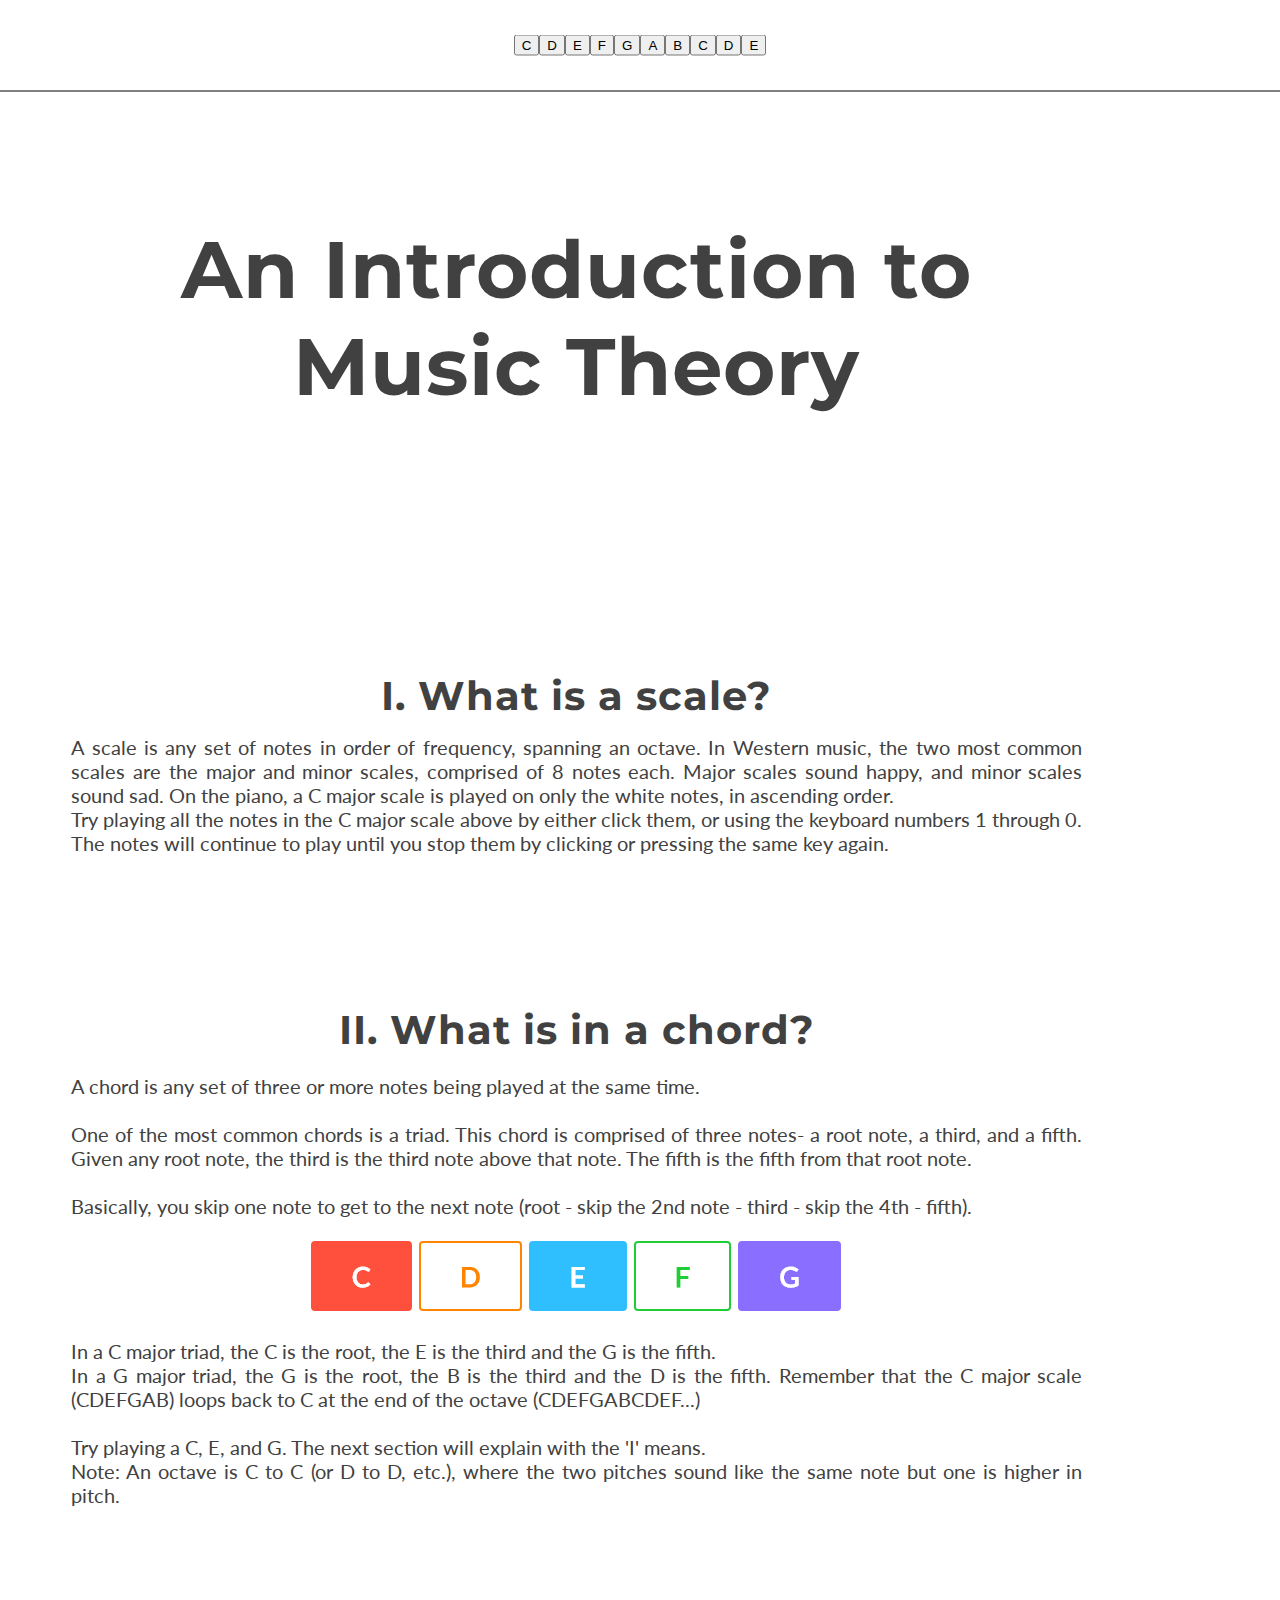
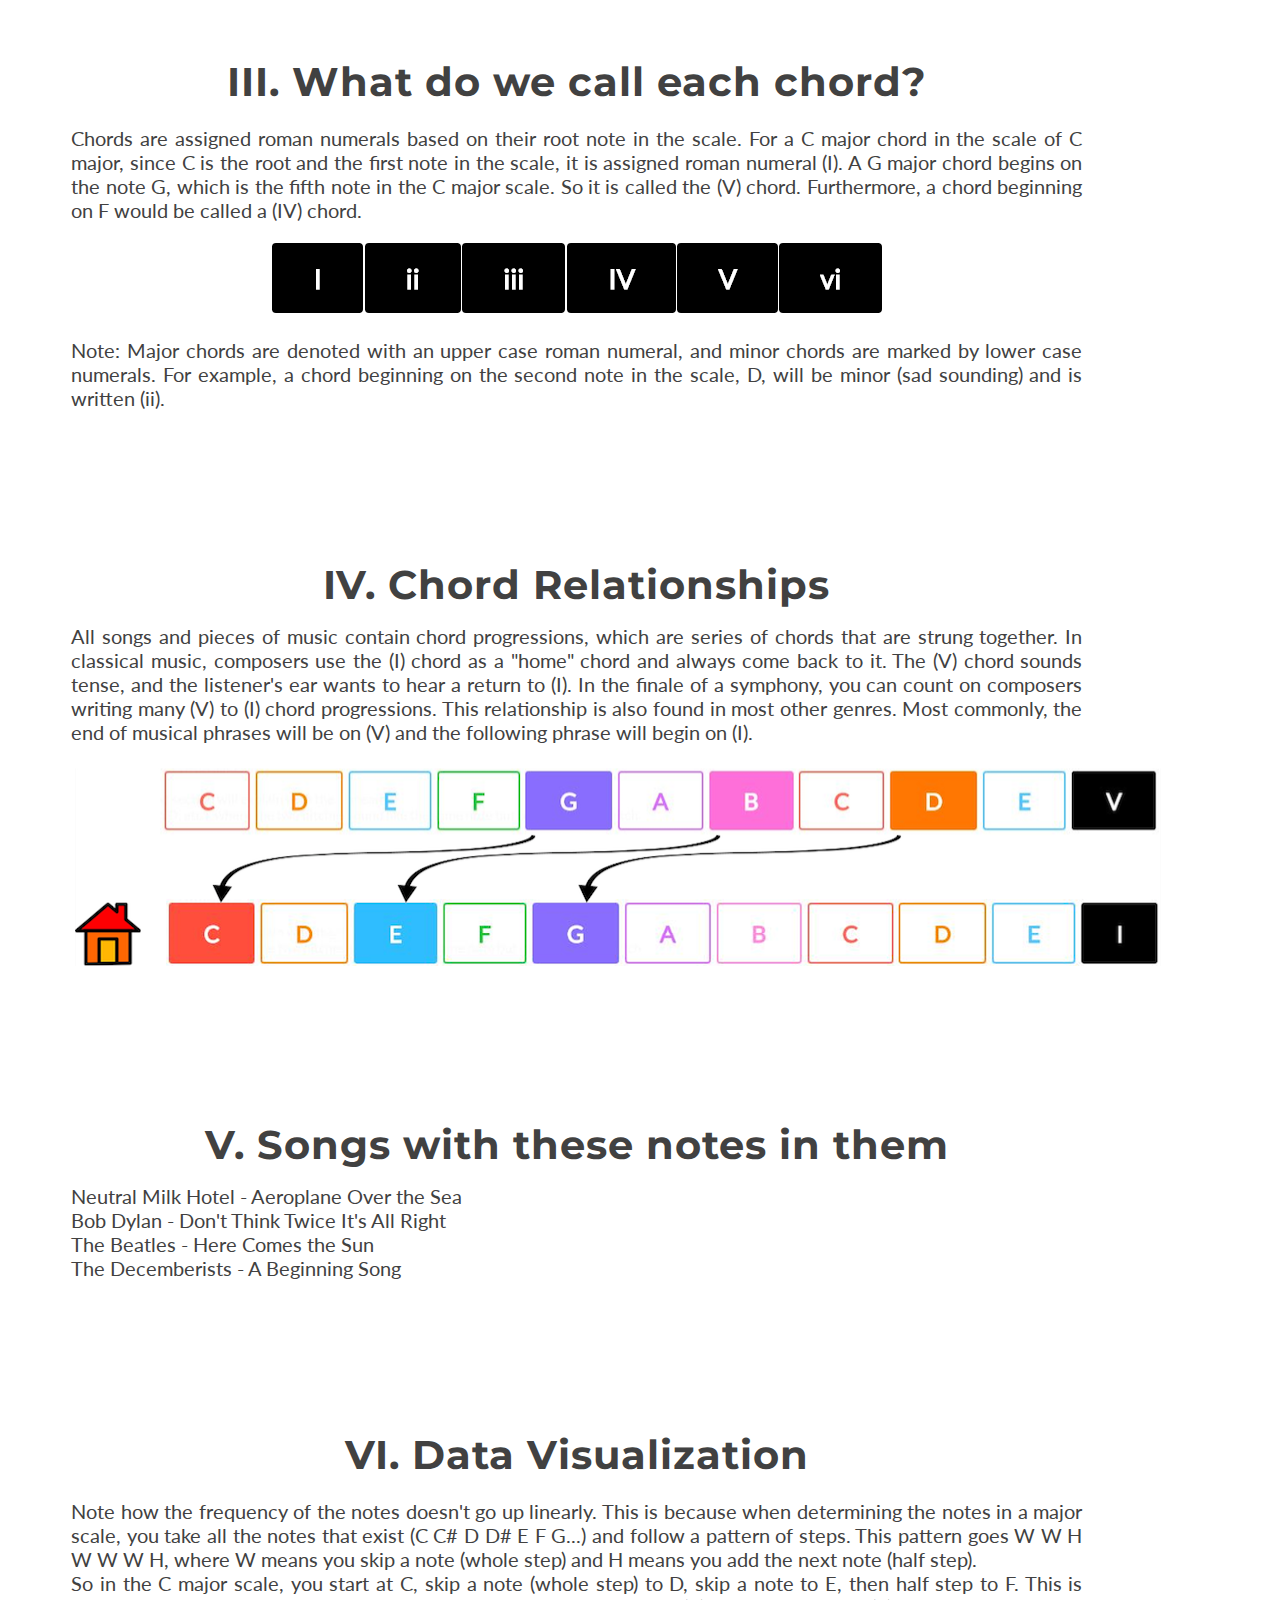
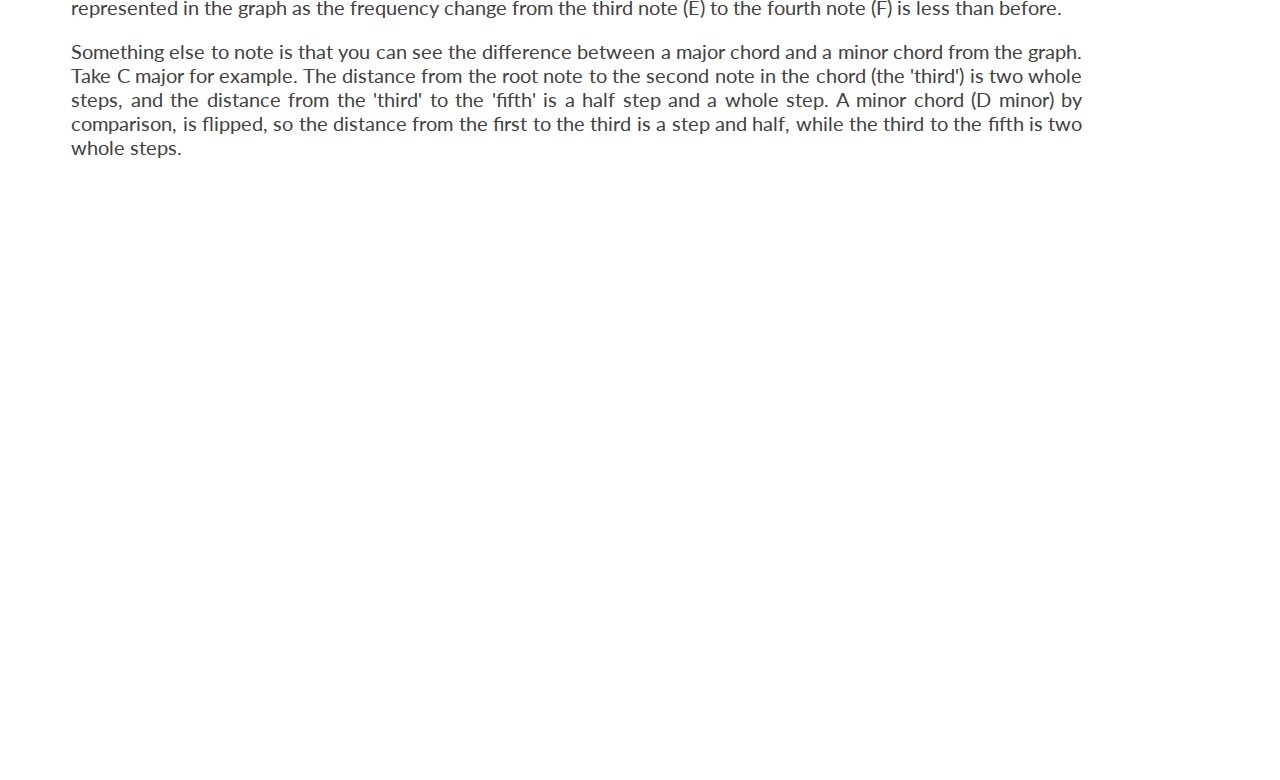
==== commit 105b9a78: "fixed circles" ====
--- a/index.html
+++ b/index.html
@@ -77,8 +77,8 @@
         </section>
         <section class="step">
           <div class="title">VI. Data Visualization</div>
-          <button id="update">Update</button>
-          <button id="reset">Reset</button>
+<!--           <button id="update">Update</button>
+          <button id="reset">Reset</button> -->
           <p>
             Note how the frequency of the notes doesn't go up linearly. This is because when determining the notes in a major scale, you take all the notes that exist (C C# D D# E F G...) and follow a pattern of steps. This pattern goes W W H W W W H, where W means you skip a note (whole step) and H means you add the next note (half step). <br>
             So in the C major scale, you start at C, skip a note (whole step) to D, skip a note to E, then half step to F. This is represented in the graph as the frequency change from the third note (E) to the fourth note (F) is less than before.
--- a/stylish.css
+++ b/stylish.css
@@ -3,7 +3,6 @@
     margin: 0px;
     display: block;
     height: 300px;
-    background-color: #778899;
     margin: 150px 150px 0px 0px;
     font-size: 30pt;
     margin-bottom: 150px;
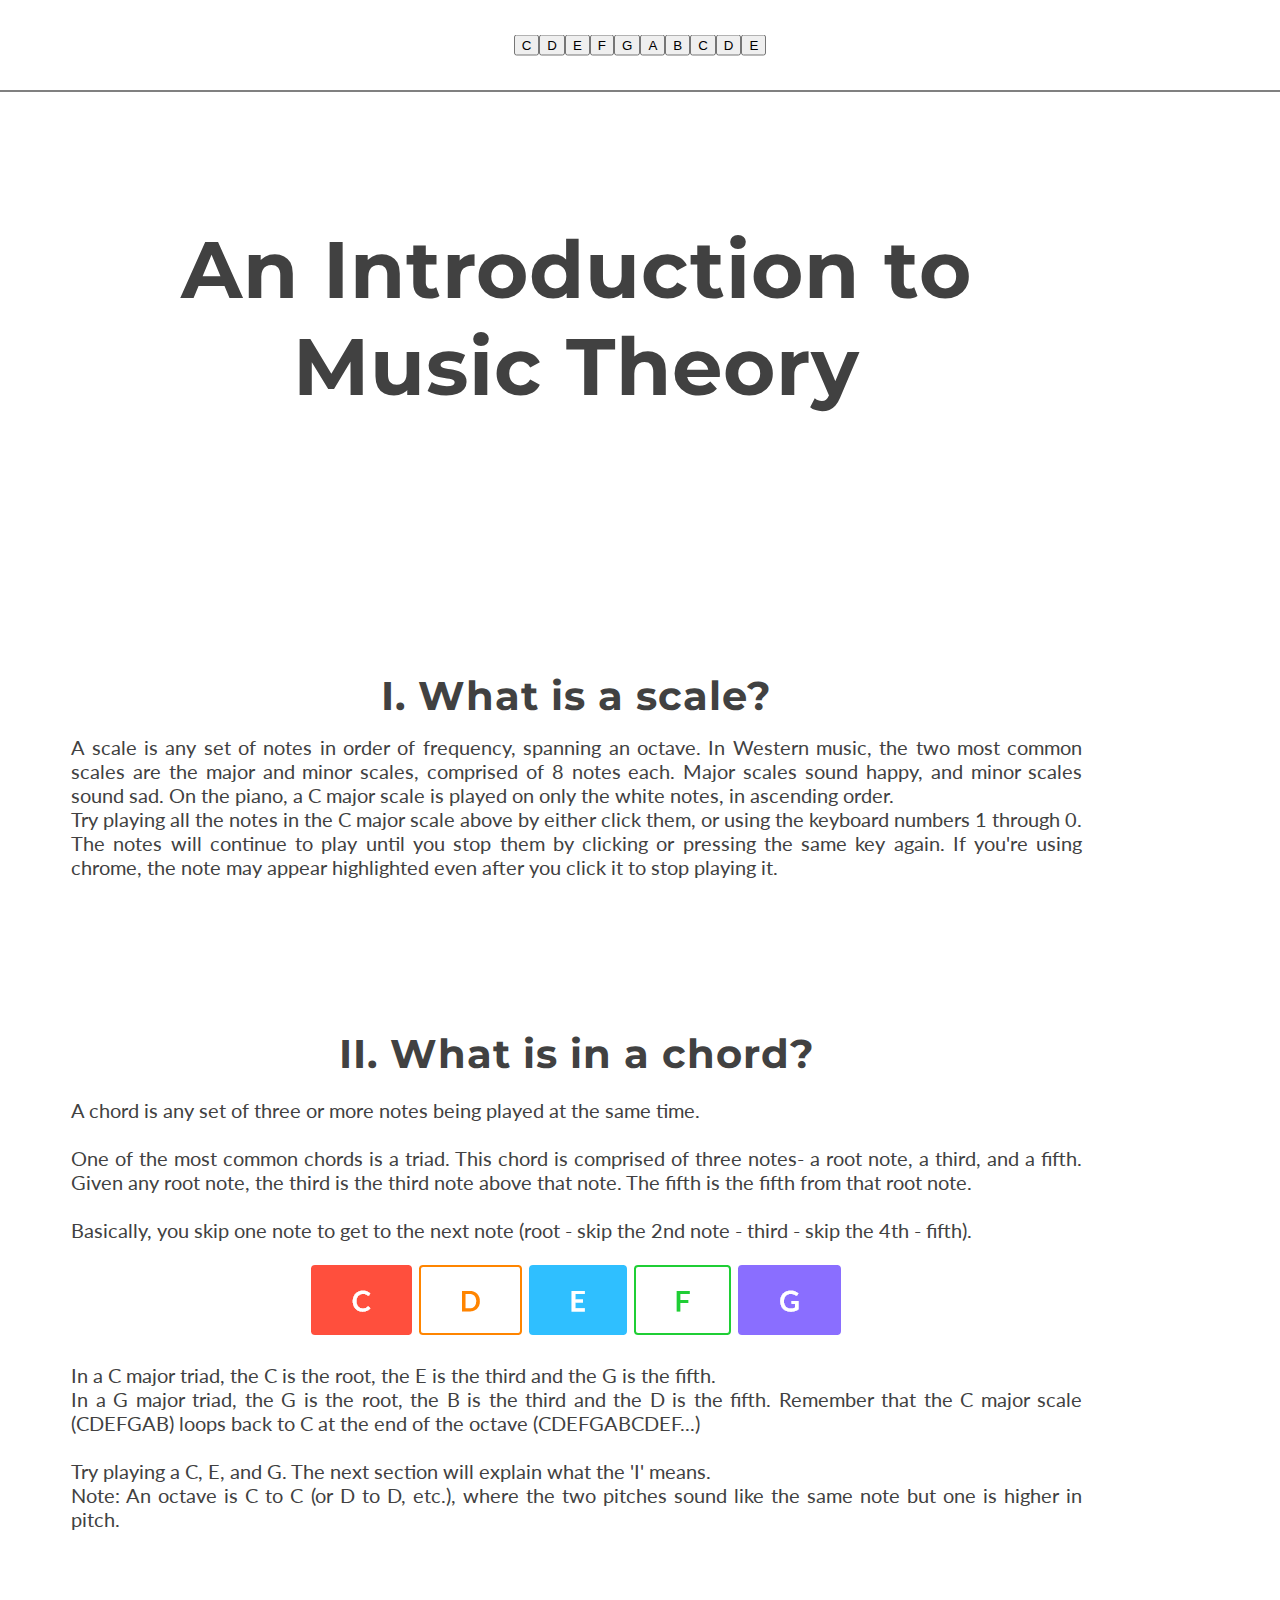
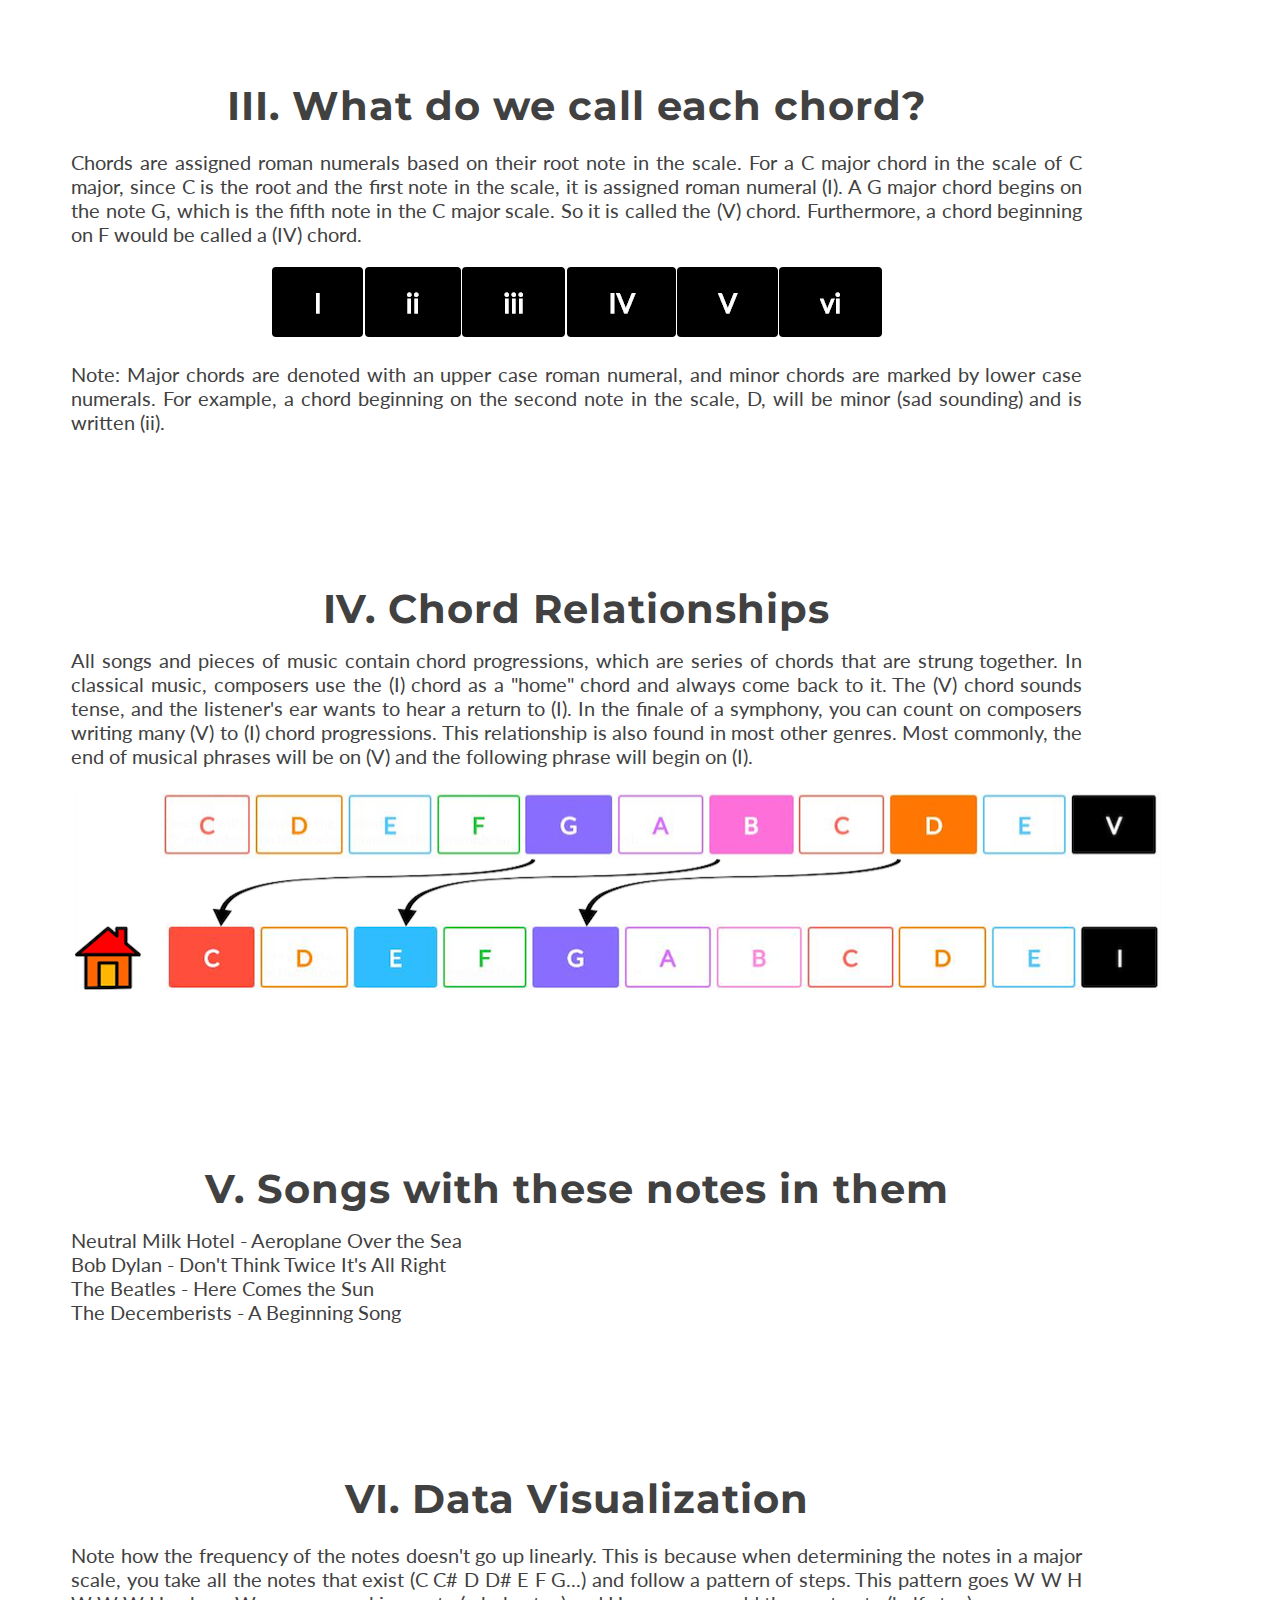
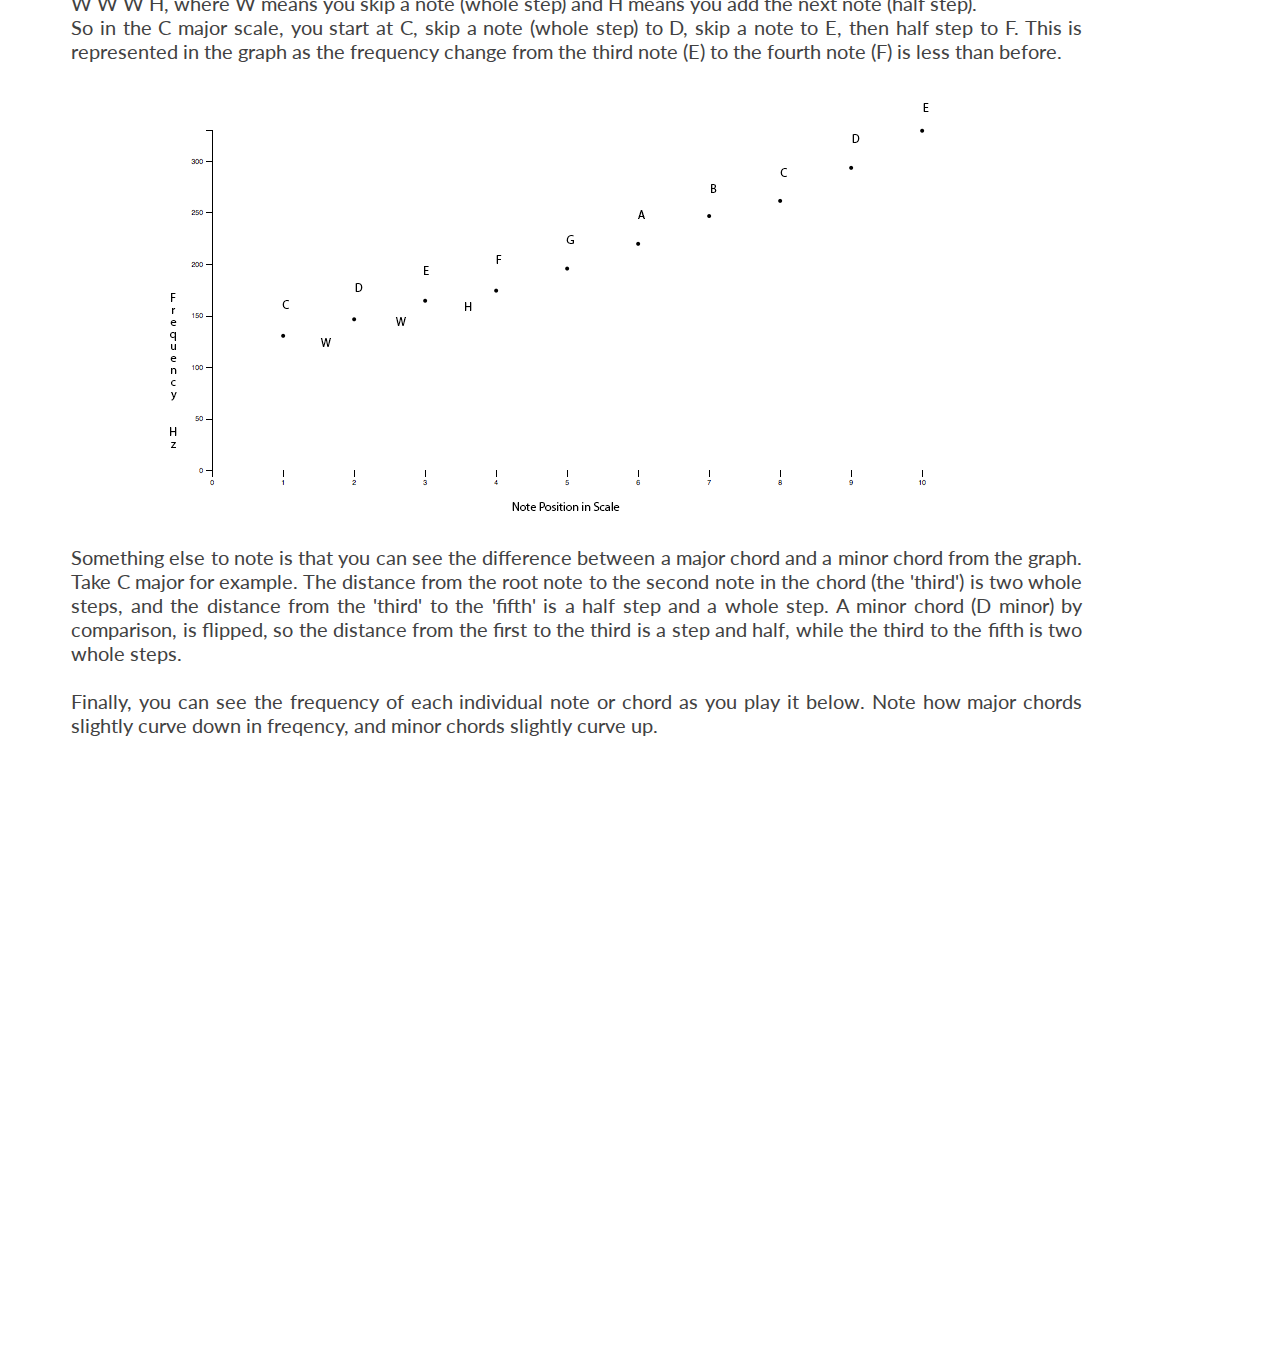
==== commit 3e4983e7: "finished? sans music" ====
--- a/index.html
+++ b/index.html
@@ -29,7 +29,7 @@
 
             On the piano, a C major scale is played on only the white notes, in ascending order.<br> 
 
-            Try playing all the notes in the C major scale above by either click them, or using the keyboard numbers 1 through 0. The notes will continue to play until you stop them by clicking or pressing the same key again.
+            Try playing all the notes in the C major scale above by either click them, or using the keyboard numbers 1 through 0. The notes will continue to play until you stop them by clicking or pressing the same key again. If you're using chrome, the note may appear highlighted even after you click it to stop playing it.
         </section>
         <section class="step">
           <div class="title">II. What is in a chord?</div>
@@ -44,7 +44,7 @@
 
               In a G major triad, the G is the root, the B is the third and the D is the fifth. Remember that the C major scale (CDEFGAB) loops back to C at the end of the octave (CDEFGABCDEF...)<br><br>
 
-            Try playing a C, E, and G. The next section will explain with the 'I' means. <br>
+            Try playing a C, E, and G. The next section will explain what the 'I' means. <br>
 
             Note: An octave is C to C (or D to D, etc.), where the two pitches sound like the same note but one is higher in pitch.
             </p>
@@ -66,7 +66,7 @@
         <section class="step">
           <div class="title">IV. Chord Relationships</div>
             All songs and pieces of music contain chord progressions, which are series of chords that are strung together. In classical music, composers use the (I) chord as a "home" chord and always come back to it. The (V) chord sounds tense, and the listener's ear wants to hear a return to (I). In the finale of a symphony, you can count on composers writing many (V) to (I) chord progressions. This relationship is also found in most other genres. Most commonly, the end of musical phrases will be on (V) and the following phrase will begin on (I). <br><br>
-            <img src="home.png"><br>
+            <img class="pic" src="home.png"><br>
         </section>
         <section class="step">
           <div class="title">V. Songs with these notes in them</div>
@@ -83,8 +83,13 @@
             Note how the frequency of the notes doesn't go up linearly. This is because when determining the notes in a major scale, you take all the notes that exist (C C# D D# E F G...) and follow a pattern of steps. This pattern goes W W H W W W H, where W means you skip a note (whole step) and H means you add the next note (half step). <br>
             So in the C major scale, you start at C, skip a note (whole step) to D, skip a note to E, then half step to F. This is represented in the graph as the frequency change from the third note (E) to the fourth note (F) is less than before.
           </p>
+
+          <img class="pic" src="graph.png" alt="progression of notes">
+
           <p>
-            Something else to note is that you can see the difference between a major chord and a minor chord from the graph. Take C major for example. The distance from the root note to the second note in the chord (the 'third') is two whole steps, and the distance from the 'third' to the 'fifth' is a half step and a whole step. A minor chord (D minor) by comparison, is flipped, so the distance from the first to the third is a step and half, while the third to the fifth is two whole steps.
+            Something else to note is that you can see the difference between a major chord and a minor chord from the graph. Take C major for example. The distance from the root note to the second note in the chord (the 'third') is two whole steps, and the distance from the 'third' to the 'fifth' is a half step and a whole step. A minor chord (D minor) by comparison, is flipped, so the distance from the first to the third is a step and half, while the third to the fifth is two whole steps. <br> <br>
+
+            Finally, you can see the frequency of each individual note or chord as you play it below. Note how major chords slightly curve down in freqency, and minor chords slightly curve up. 
           </p>
           <h3></h3>
         </section>
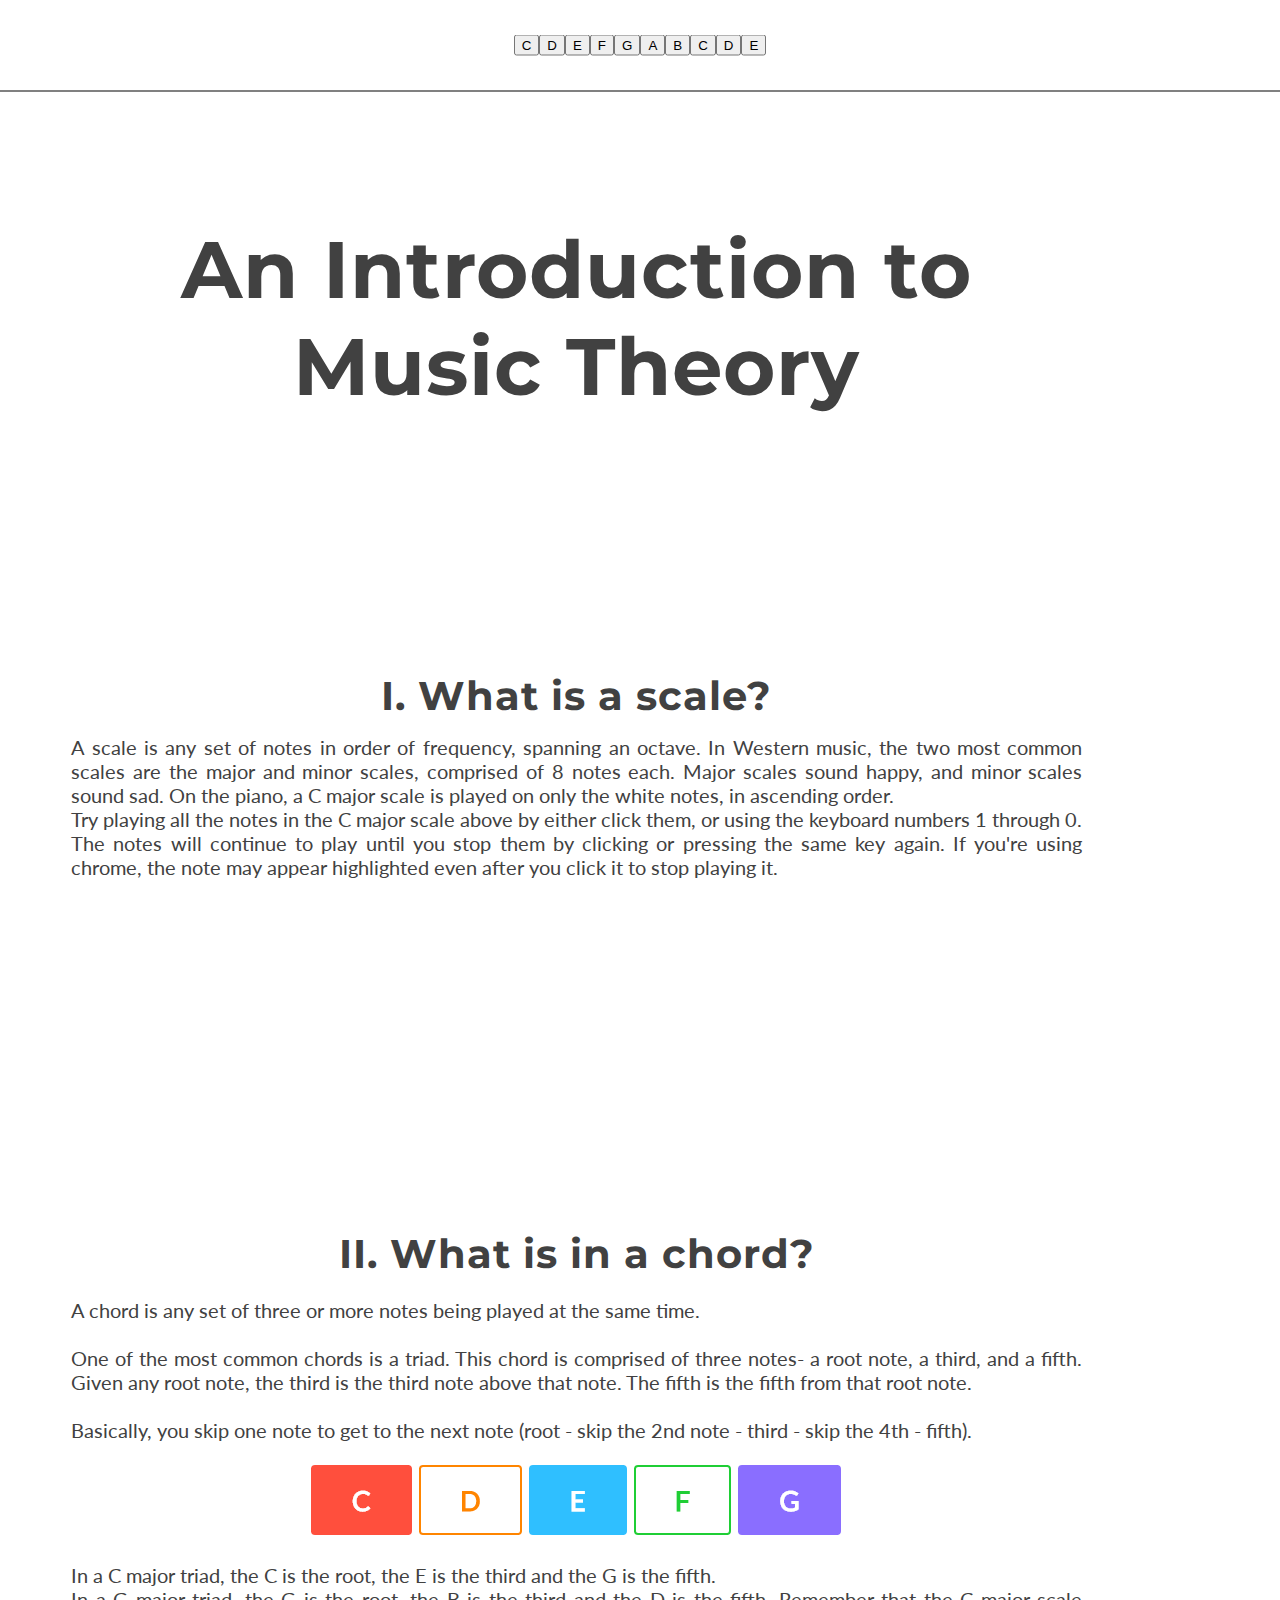
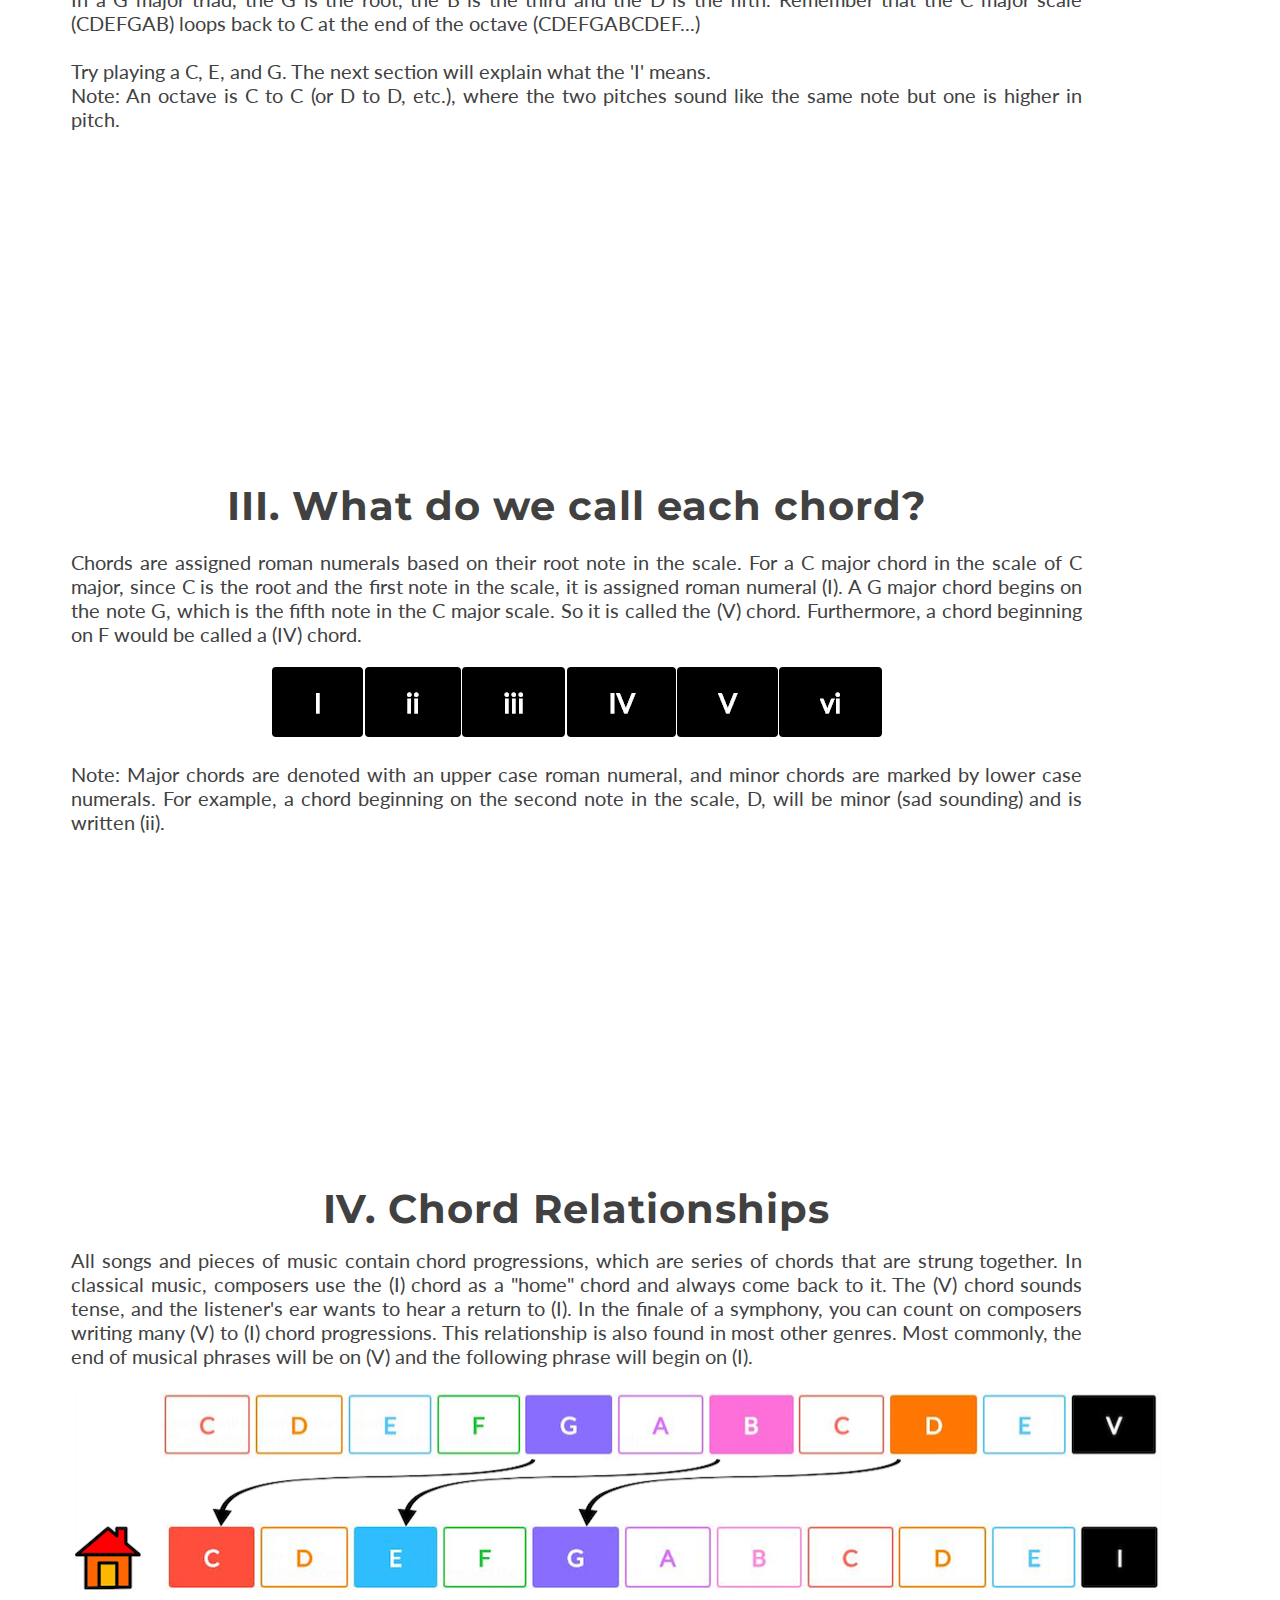
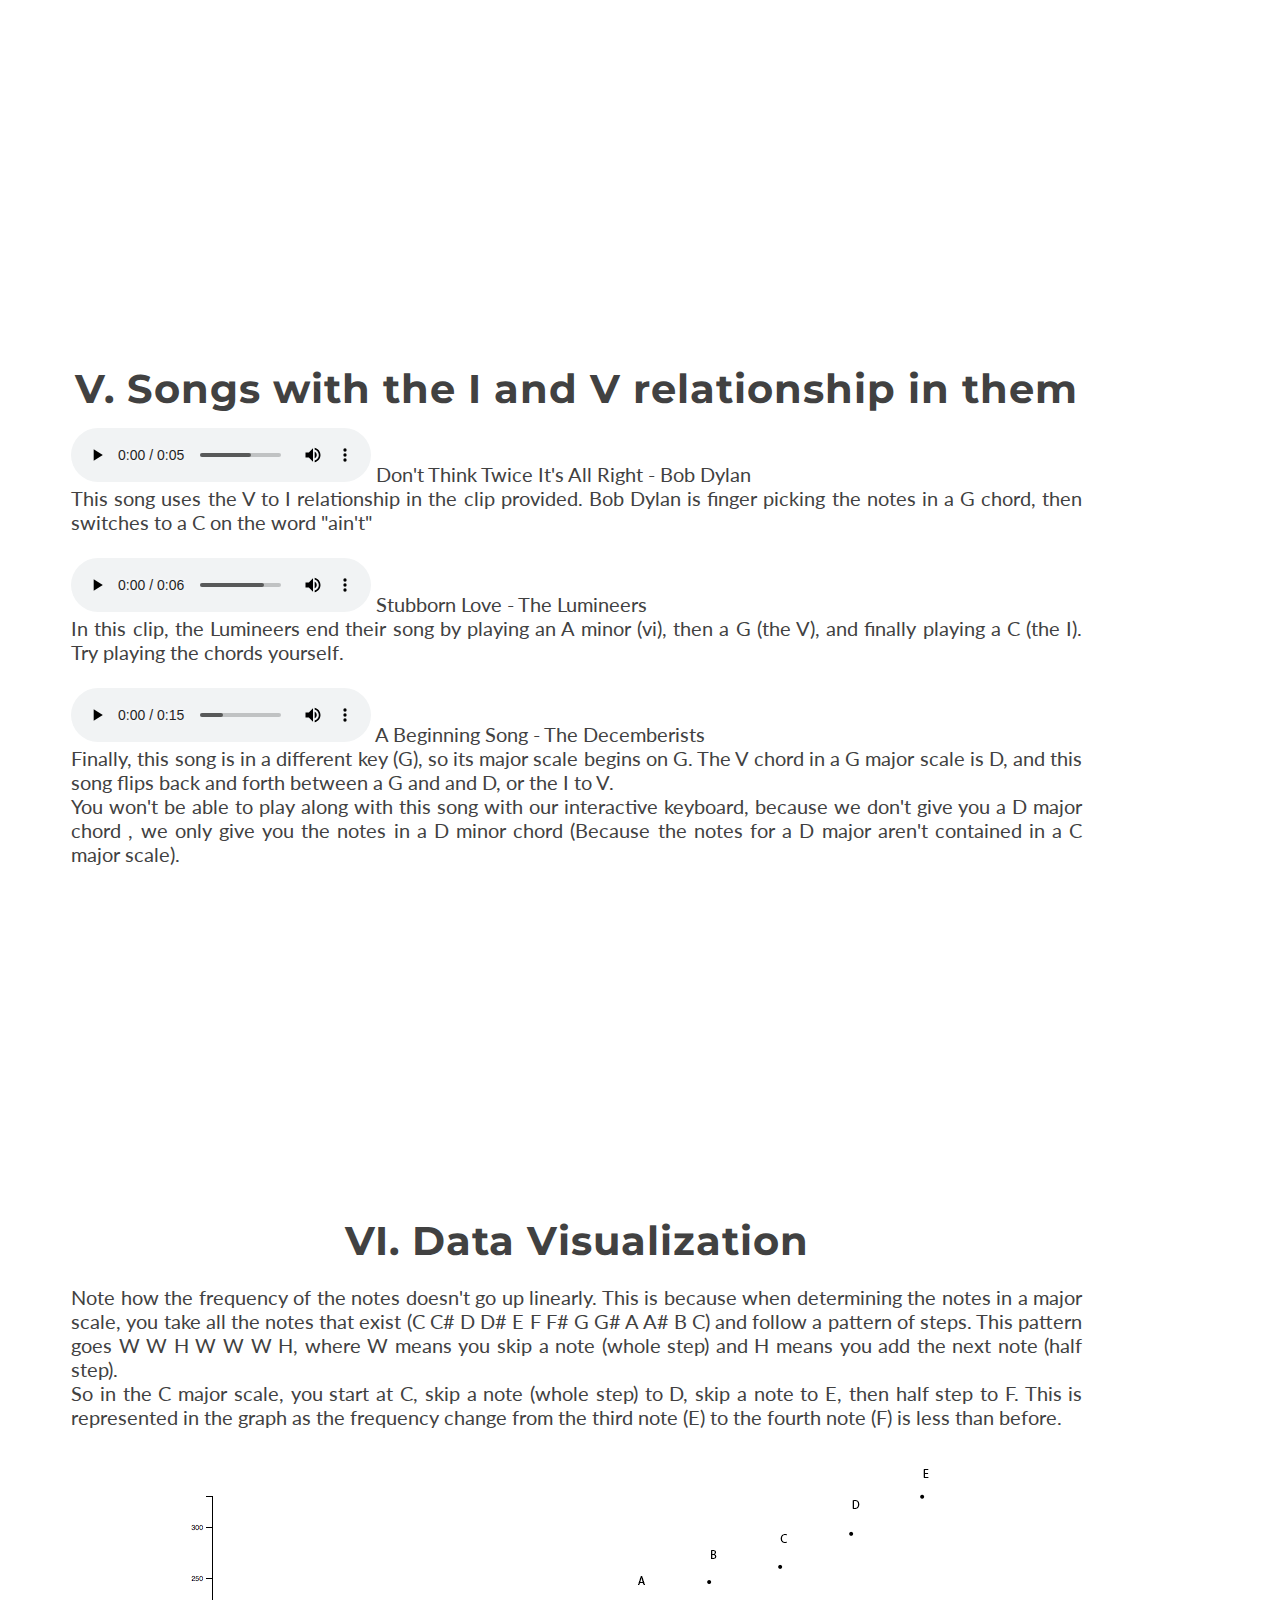
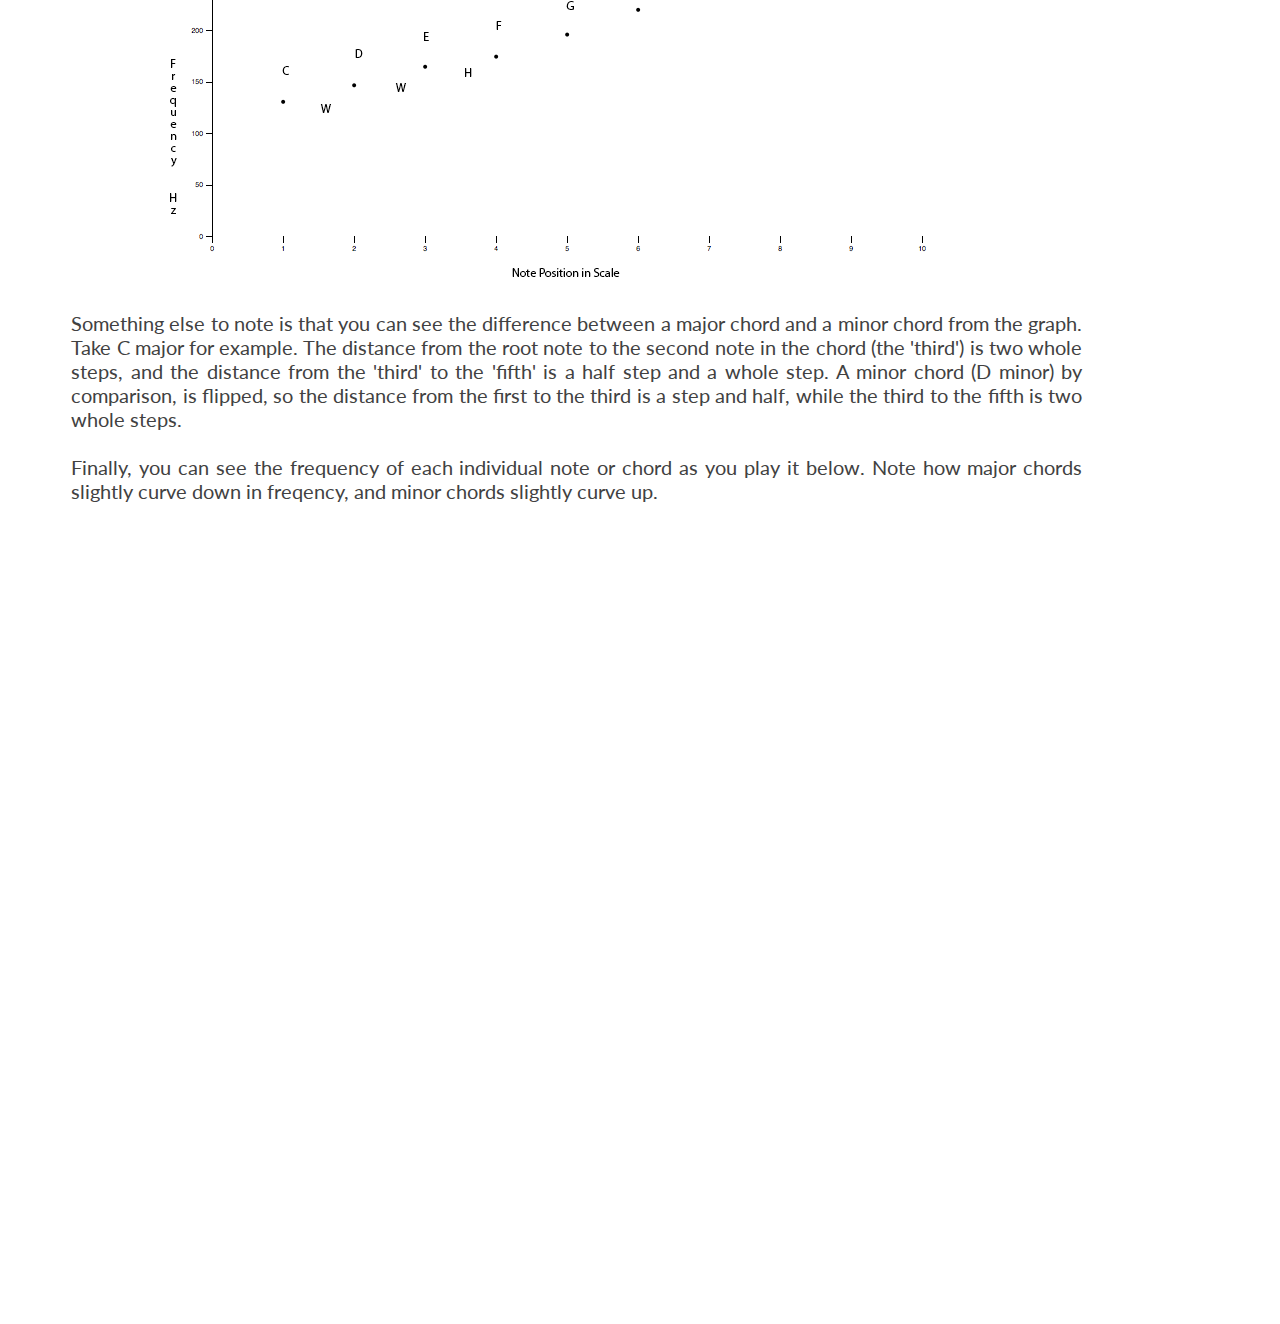
==== commit 933dead9: "added wayne feedback" ====
--- a/index.html
+++ b/index.html
@@ -69,18 +69,30 @@
             <img class="pic" src="home.png"><br>
         </section>
         <section class="step">
-          <div class="title">V. Songs with these notes in them</div>
-            Neutral Milk Hotel - Aeroplane Over the Sea<br>
-            Bob Dylan - Don't Think Twice It's All Right<br>
-            The Beatles - Here Comes the Sun<br>
-            The Decemberists - A Beginning Song
+          <div class="title">V. Songs with the I and V relationship in them</div>
+            <audio controls>
+              <source src="dont think twice.wav" type="audio/wav"> 
+            </audio>
+            Don't Think Twice It's All Right - Bob Dylan<br>
+            This song uses the V to I relationship in the clip provided. Bob Dylan is finger picking the notes in a G chord, then switches to a C on the word "ain't"<br><br>
+            <audio controls>
+              <source src="stubborn love.wav" type="audio/wav"> 
+            </audio>
+            Stubborn Love - The Lumineers<br>
+            In this clip, the Lumineers end their song by playing an A minor (vi), then a G (the V), and finally playing a C (the I). Try playing the chords yourself.<br><br>
+            <audio controls>
+              <source src="beginning song.wav" type="audio/wav"> 
+            </audio>
+            A Beginning Song - The Decemberists<br>
+            Finally, this song is in a different key (G), so its major scale begins on G. The V chord in a G major scale is D, and this song flips back and forth between a G and and D, or the I to V.<br>
+            You won't be able to play along with this song with our interactive keyboard, because we don't give you a D major chord , we only give you the notes in a D minor chord (Because the notes for a D major aren't contained in a C major scale).
         </section>
         <section class="step">
           <div class="title">VI. Data Visualization</div>
 <!--           <button id="update">Update</button>
           <button id="reset">Reset</button> -->
           <p>
-            Note how the frequency of the notes doesn't go up linearly. This is because when determining the notes in a major scale, you take all the notes that exist (C C# D D# E F G...) and follow a pattern of steps. This pattern goes W W H W W W H, where W means you skip a note (whole step) and H means you add the next note (half step). <br>
+            Note how the frequency of the notes doesn't go up linearly. This is because when determining the notes in a major scale, you take all the notes that exist (C C# D D# E F F# G G# A A# B C) and follow a pattern of steps. This pattern goes W W H W W W H, where W means you skip a note (whole step) and H means you add the next note (half step). <br>
             So in the C major scale, you start at C, skip a note (whole step) to D, skip a note to E, then half step to F. This is represented in the graph as the frequency change from the third note (E) to the fourth note (F) is less than before.
           </p>
 
--- a/stylish.css
+++ b/stylish.css
@@ -37,7 +37,7 @@
 }
 
 .step {
- 	margin-bottom: 150px;
+ 	margin-bottom: 350px;
 }
 
 #extra-spacing {
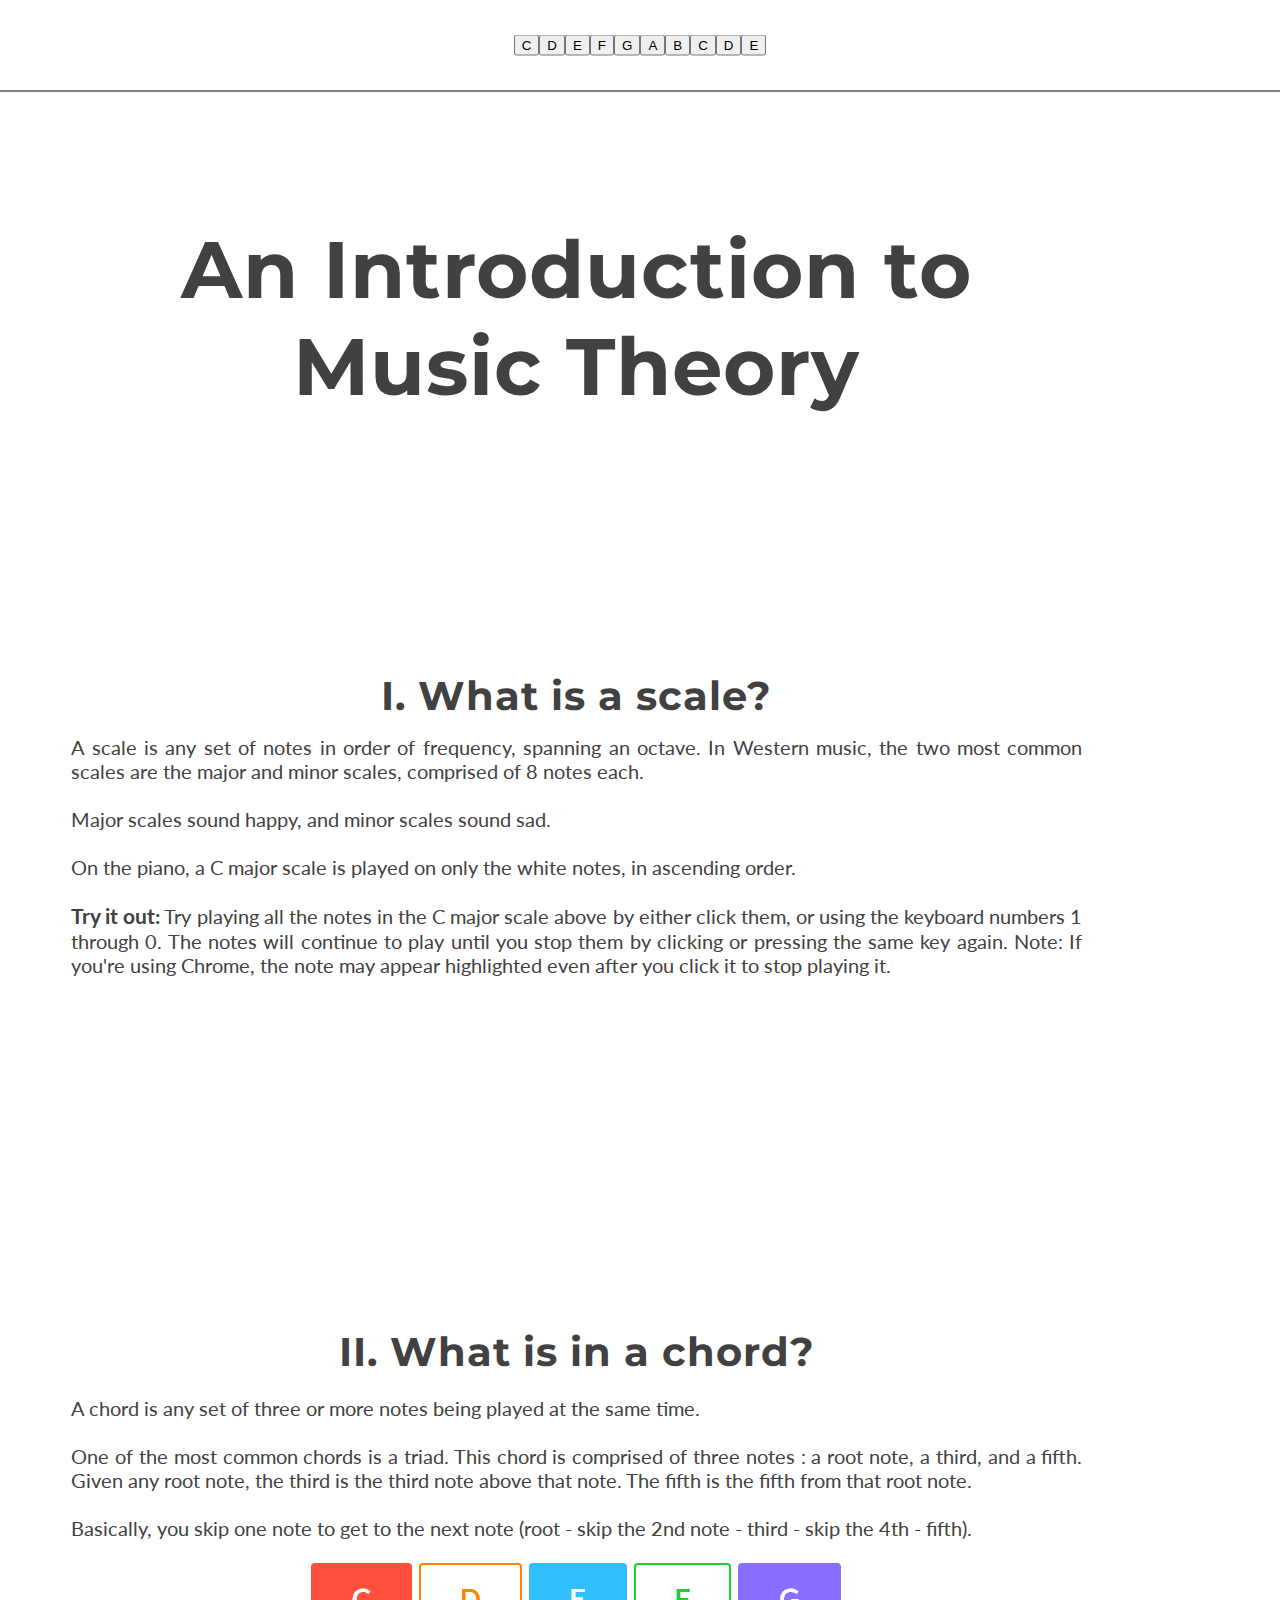
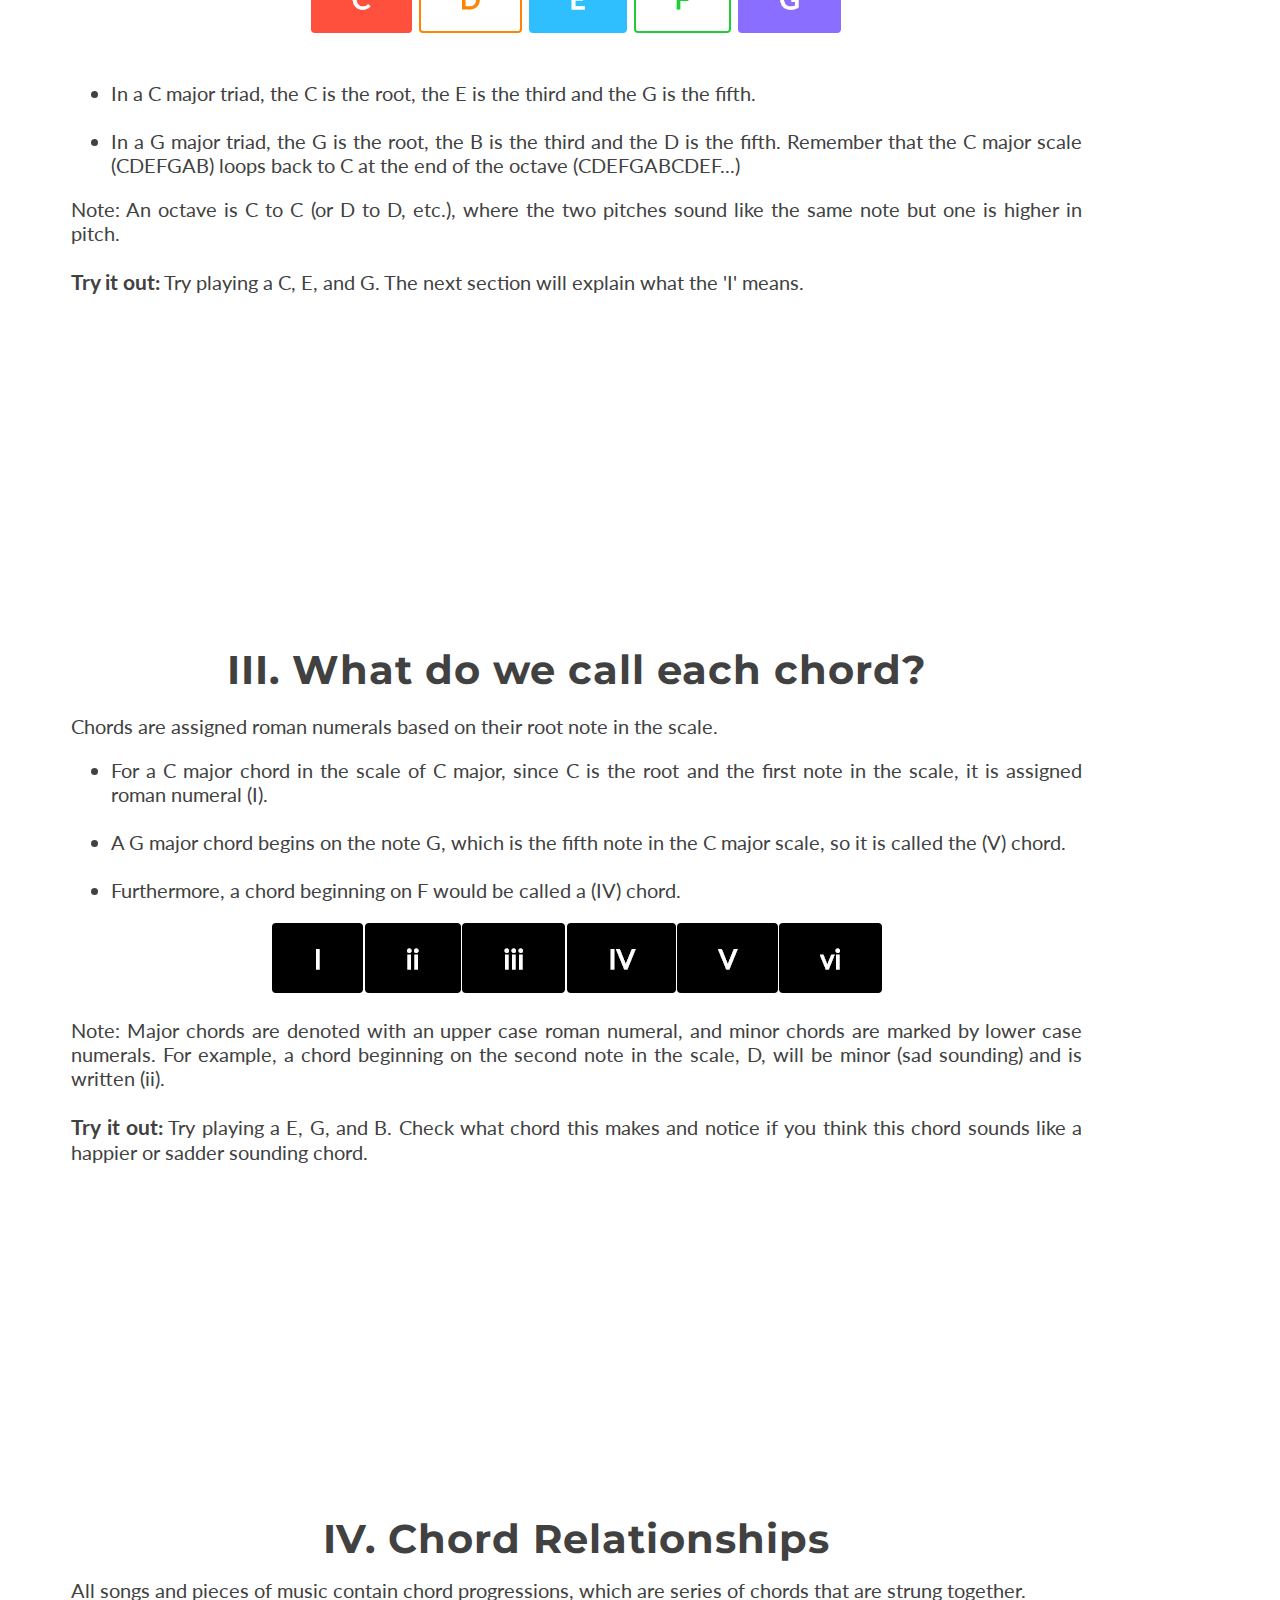
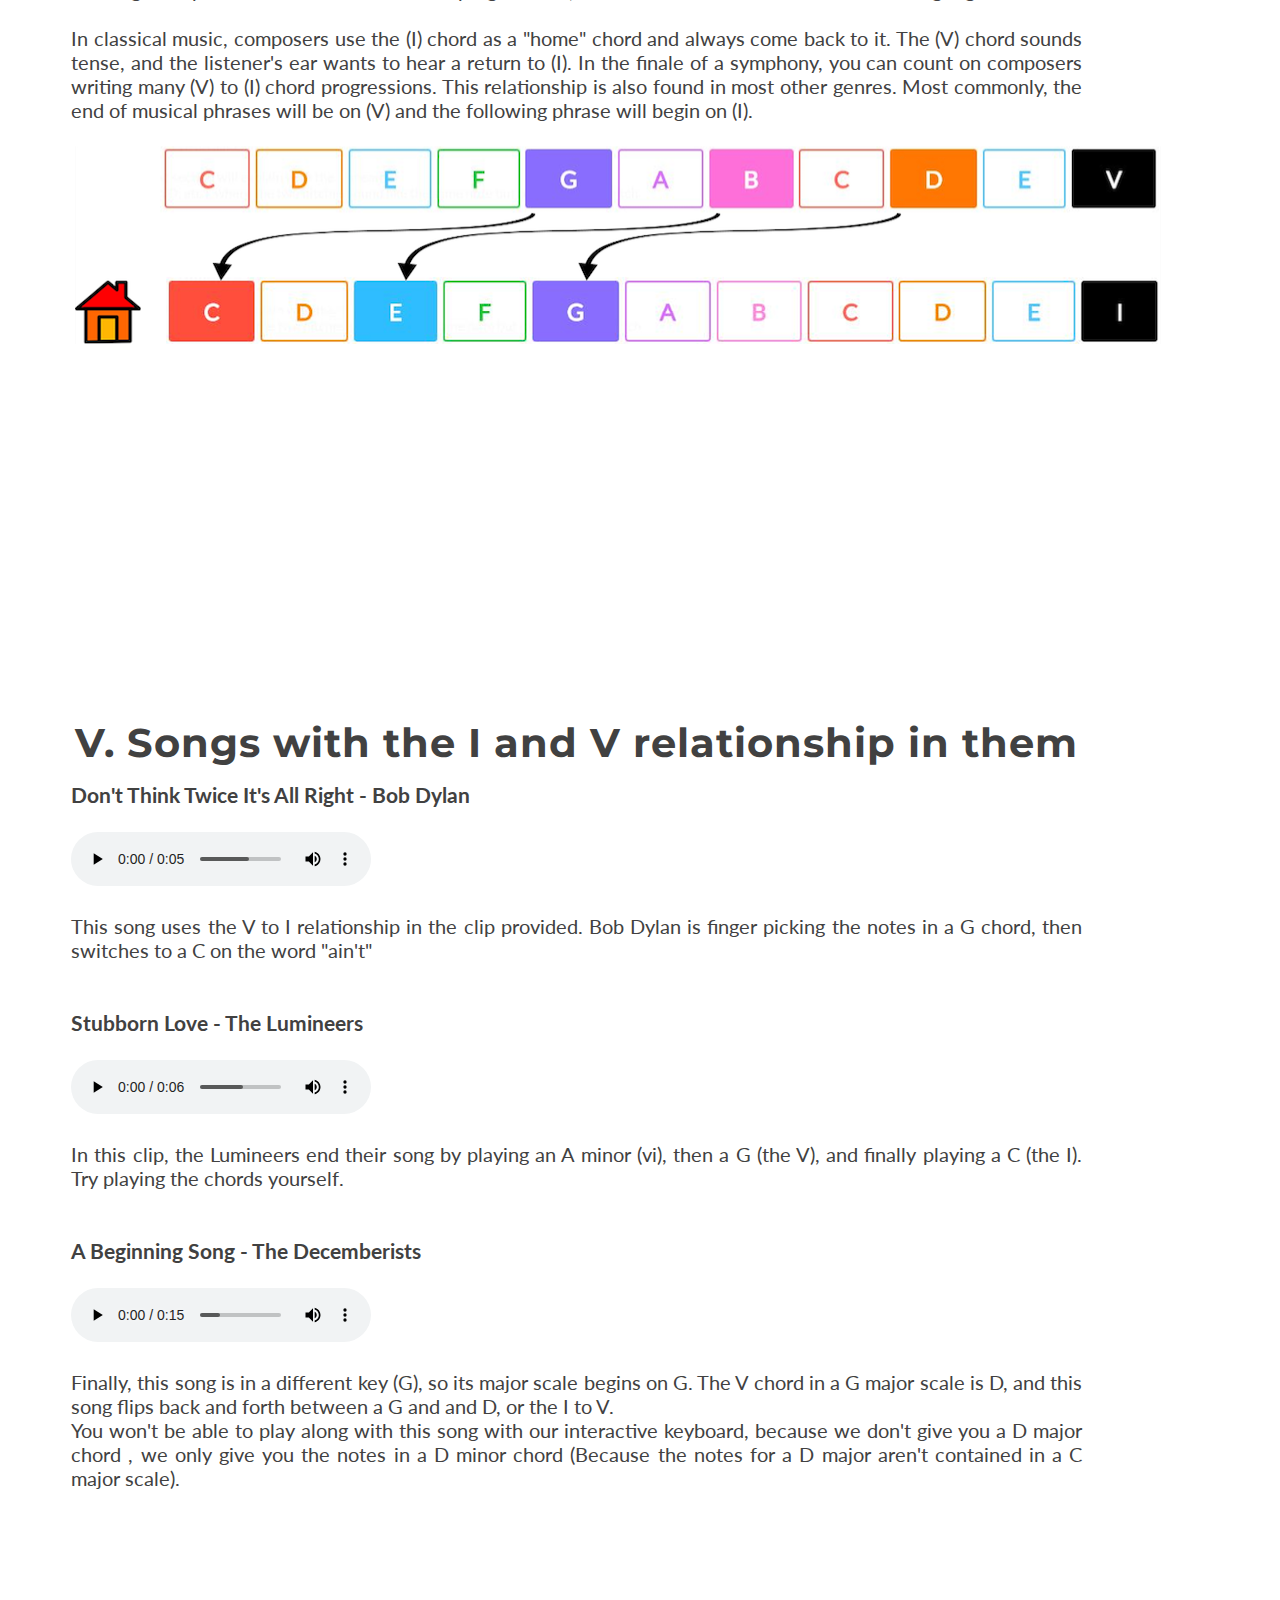
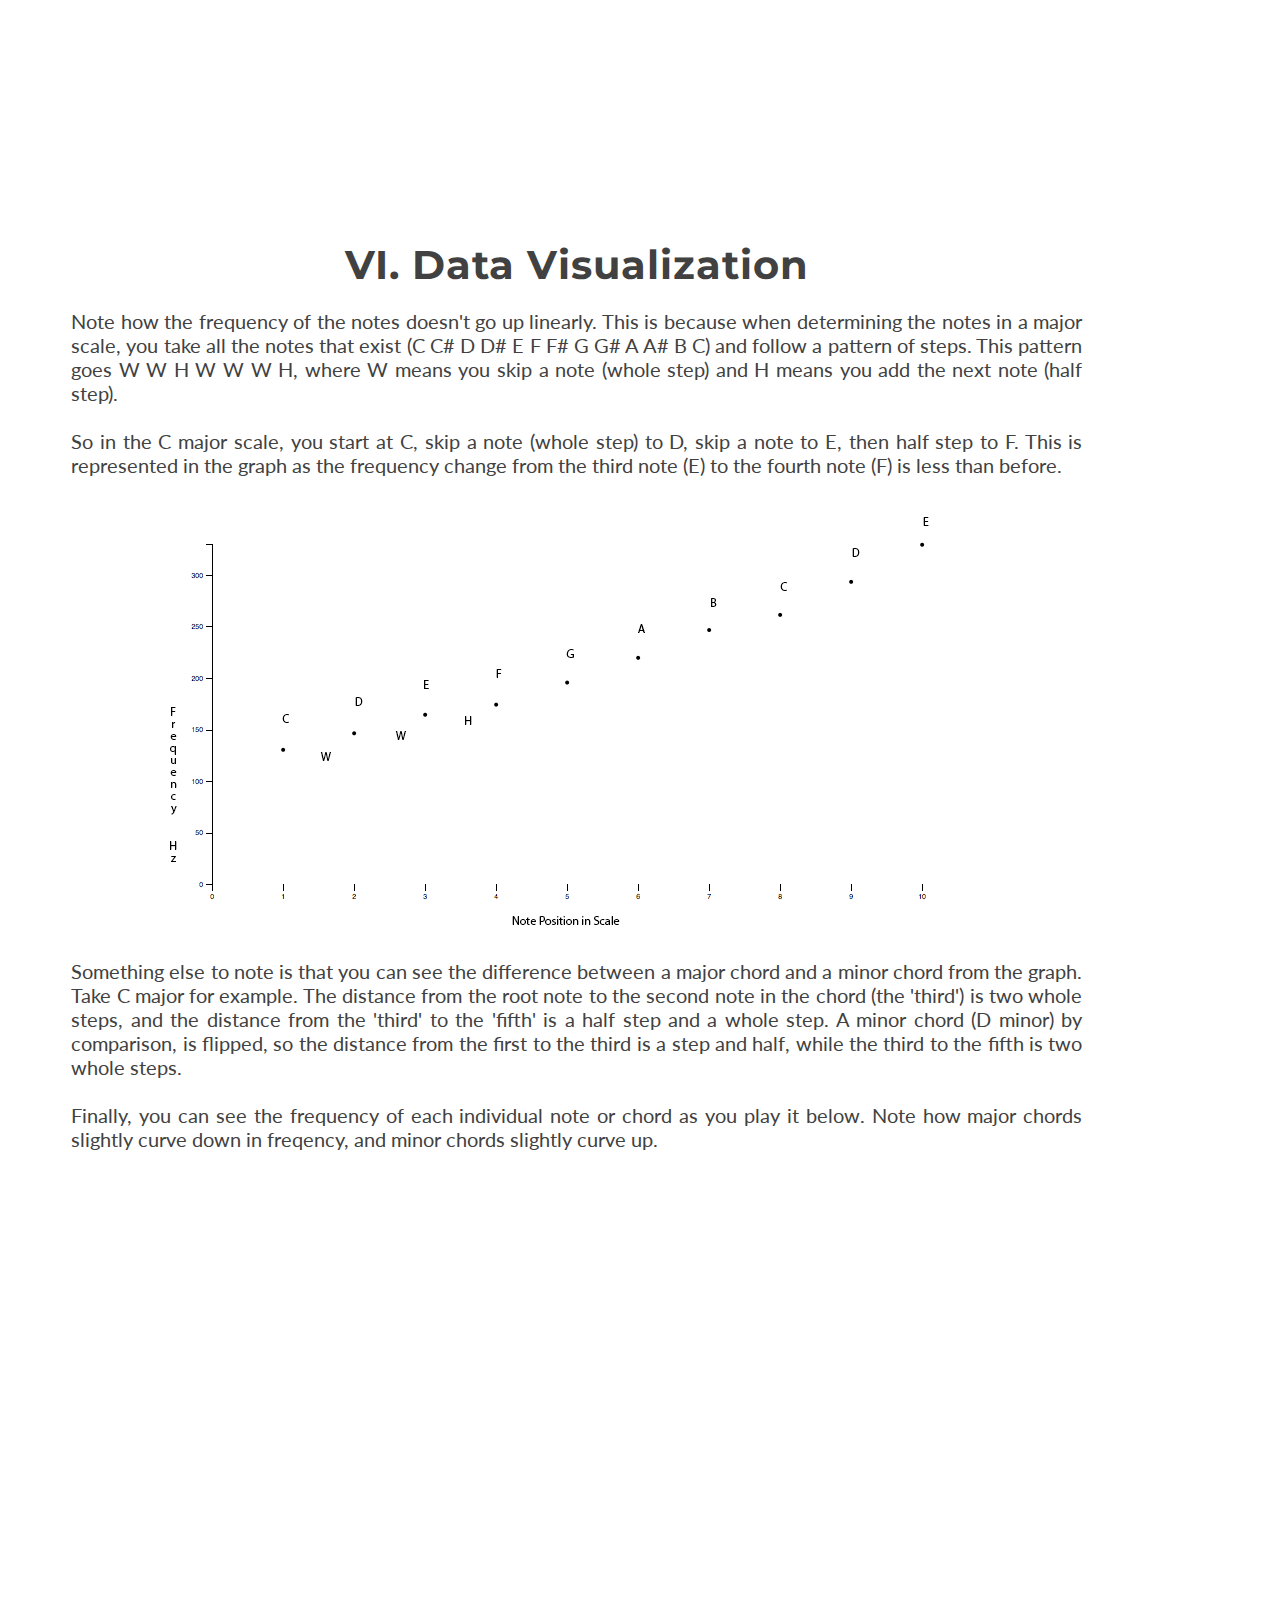
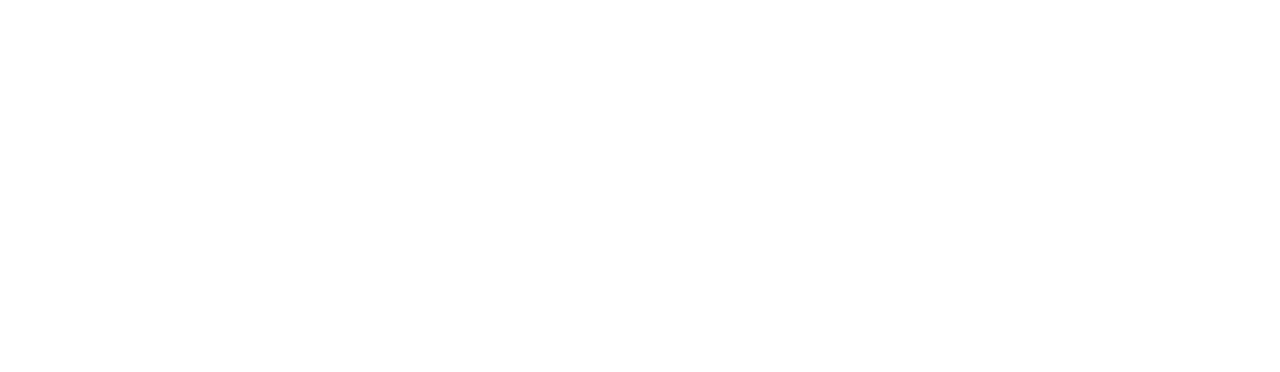
==== commit 084f013e: "doneeee" ====
--- a/index.html
+++ b/index.html
@@ -25,65 +25,70 @@
         <section class="step">
           <div class="title">I. What is a scale?</div>
             
-            A scale is any set of notes in order of frequency, spanning an octave. In Western music, the two most common scales are the major and minor scales, comprised of 8 notes each. Major scales sound happy, and minor scales sound sad. 
-
-            On the piano, a C major scale is played on only the white notes, in ascending order.<br> 
-
-            Try playing all the notes in the C major scale above by either click them, or using the keyboard numbers 1 through 0. The notes will continue to play until you stop them by clicking or pressing the same key again. If you're using chrome, the note may appear highlighted even after you click it to stop playing it.
+            A scale is any set of notes in order of frequency, spanning an octave. In Western music, the two most common scales are the major and minor scales, comprised of 8 notes each.<br>
+            <br>Major scales sound happy, and minor scales sound sad.<br>
+            <br>
+            On the piano, a C major scale is played on only the white notes, in ascending order.<br><br> 
+            <strong>Try it out:</strong> Try playing all the notes in the C major scale above by either click them, or using the keyboard numbers 1 through 0. The notes will continue to play until you stop them by clicking or pressing the same key again. Note: If you're using Chrome, the note may appear highlighted even after you click it to stop playing it.
         </section>
         <section class="step">
           <div class="title">II. What is in a chord?</div>
             <p>
             A chord is any set of three or more notes being played at the same time.<br><br>
-            One of the most common chords is a triad. This chord is comprised of three notes- a root note, a third, and a fifth. Given any root note, the third is the third note above that note. The fifth is the fifth from that root note.<br><br>
+            One of the most common chords is a triad. This chord is comprised of three notes : a root note, a third, and a fifth. Given any root note, the third is the third note above that note. The fifth is the fifth from that root note.<br><br>
             Basically, you skip one note to get to the next note (root - skip the 2nd note - third - skip the 4th - fifth).
             </p>
+              <img class="pic" id="triad" src="cMajTriad.png"><br>
+              <ul>
+                <li>In a C major triad, the C is the root, the E is the third and the G is the fifth.</li><br>
+
+              <li>In a G major triad, the G is the root, the B is the third and the D is the fifth. Remember that the C major scale (CDEFGAB) loops back to C at the end of the octave (CDEFGABCDEF...)</li>
+              </ul>
             <p>
-              <img class="pic" id="triad" src="cMajTriad.png"><br>
-              In a C major triad, the C is the root, the E is the third and the G is the fifth.<br>
-
-              In a G major triad, the G is the root, the B is the third and the D is the fifth. Remember that the C major scale (CDEFGAB) loops back to C at the end of the octave (CDEFGABCDEF...)<br><br>
-
-            Try playing a C, E, and G. The next section will explain what the 'I' means. <br>
-
-            Note: An octave is C to C (or D to D, etc.), where the two pitches sound like the same note but one is higher in pitch.
-            </p>
-        
+            Note: An octave is C to C (or D to D, etc.), where the two pitches sound like the same note but one is higher in pitch.<br><br>
+              <strong>Try it out:</strong> Try playing a C, E, and G. The next section will explain what the 'I' means.
             </p>
         </section>
         <section class="step">
           <div class="title">III. What do we call each chord?</div>
             <p>
-              Chords are assigned roman numerals based on their root note in the scale. For a C major chord in the scale of C major, since C is the root and the first note in the scale, it is assigned roman numeral (I). A G major chord begins on the note G, which is the fifth note in the C major scale. So it is called the (V) chord. Furthermore, a chord beginning on F would be called a (IV) chord. <br>
+              Chords are assigned roman numerals based on their root note in the scale.
+              <ul>
+                <li>For a C major chord in the scale of C major, since C is the root and the first note in the scale, it is assigned roman numeral (I).</li><br>
+                <li>A G major chord begins on the note G, which is the fifth note in the C major scale, so it is called the (V) chord.</li><br>
+                <li>Furthermore, a chord beginning on F would be called a (IV) chord.</li>
+              </ul>
             </p>
             <div id="chordsPics">
               <img src="one.png"><img src="two.png"><img src="three.png"><img src="four.png"><img src="five.png"><img src="six.png"><br>
             </div>
             <p>
-              Note: Major chords are denoted with an upper case roman numeral, and minor chords are marked by lower case numerals. For example, a chord beginning on the second note in the scale, D, will be minor (sad sounding) and is written (ii).<br>
+            Note: Major chords are denoted with an upper case roman numeral, and minor chords are marked by lower case numerals. For example, a chord beginning on the second note in the scale, D, will be minor (sad sounding) and is written (ii).<br><br>
+            <strong>Try it out:</strong> Try playing a E, G, and B. Check what chord this makes and notice if you think this chord sounds like a happier or sadder sounding chord.
             </p>
         </section>
         <section class="step">
           <div class="title">IV. Chord Relationships</div>
-            All songs and pieces of music contain chord progressions, which are series of chords that are strung together. In classical music, composers use the (I) chord as a "home" chord and always come back to it. The (V) chord sounds tense, and the listener's ear wants to hear a return to (I). In the finale of a symphony, you can count on composers writing many (V) to (I) chord progressions. This relationship is also found in most other genres. Most commonly, the end of musical phrases will be on (V) and the following phrase will begin on (I). <br><br>
+            All songs and pieces of music contain chord progressions, which are series of chords that are strung together.<br><br>
+            In classical music, composers use the (I) chord as a "home" chord and always come back to it. The (V) chord sounds tense, and the listener's ear wants to hear a return to (I). In the finale of a symphony, you can count on composers writing many (V) to (I) chord progressions. This relationship is also found in most other genres. Most commonly, the end of musical phrases will be on (V) and the following phrase will begin on (I).<br><br>
             <img class="pic" src="home.png"><br>
         </section>
         <section class="step">
           <div class="title">V. Songs with the I and V relationship in them</div>
+            <span><strong>Don't Think Twice It's All Right - Bob Dylan</strong></span><br><br>
             <audio controls>
               <source src="dont think twice.wav" type="audio/wav"> 
-            </audio>
-            Don't Think Twice It's All Right - Bob Dylan<br>
-            This song uses the V to I relationship in the clip provided. Bob Dylan is finger picking the notes in a G chord, then switches to a C on the word "ain't"<br><br>
+            </audio><br><br>
+            This song uses the V to I relationship in the clip provided. Bob Dylan is finger picking the notes in a G chord, then switches to a C on the word "ain't"<br><br><br>
+            <span><strong>Stubborn Love - The Lumineers</strong></span><br><br>
             <audio controls>
               <source src="stubborn love.wav" type="audio/wav"> 
-            </audio>
-            Stubborn Love - The Lumineers<br>
-            In this clip, the Lumineers end their song by playing an A minor (vi), then a G (the V), and finally playing a C (the I). Try playing the chords yourself.<br><br>
+            </audio><br><br>
+            In this clip, the Lumineers end their song by playing an A minor (vi), then a G (the V), and finally playing a C (the I). Try playing the chords yourself.<br><br><br>
+            <span><strong>A Beginning Song - The Decemberists</strong></span><br><br>
             <audio controls>
               <source src="beginning song.wav" type="audio/wav"> 
-            </audio>
-            A Beginning Song - The Decemberists<br>
+            </audio><br><br>
             Finally, this song is in a different key (G), so its major scale begins on G. The V chord in a G major scale is D, and this song flips back and forth between a G and and D, or the I to V.<br>
             You won't be able to play along with this song with our interactive keyboard, because we don't give you a D major chord , we only give you the notes in a D minor chord (Because the notes for a D major aren't contained in a C major scale).
         </section>
@@ -92,7 +97,7 @@
 <!--           <button id="update">Update</button>
           <button id="reset">Reset</button> -->
           <p>
-            Note how the frequency of the notes doesn't go up linearly. This is because when determining the notes in a major scale, you take all the notes that exist (C C# D D# E F F# G G# A A# B C) and follow a pattern of steps. This pattern goes W W H W W W H, where W means you skip a note (whole step) and H means you add the next note (half step). <br>
+            Note how the frequency of the notes doesn't go up linearly. This is because when determining the notes in a major scale, you take all the notes that exist (C C# D D# E F F# G G# A A# B C) and follow a pattern of steps. This pattern goes W W H W W W H, where W means you skip a note (whole step) and H means you add the next note (half step). <br><br>
             So in the C major scale, you start at C, skip a note (whole step) to D, skip a note to E, then half step to F. This is represented in the graph as the frequency change from the third note (E) to the fourth note (F) is less than before.
           </p>
 
--- a/stylish.css
+++ b/stylish.css
@@ -6,6 +6,14 @@
     margin: 150px 150px 0px 0px;
     font-size: 30pt;
     margin-bottom: 150px;
+}
+
+span {
+    text-align: center;
+}
+
+strong {
+    font-size: 16pt;
 }
 
 .pic {
@@ -43,18 +51,6 @@
 #extra-spacing {
 	height: 400px;
 }
-
-/*#vis {
-	display: inline-block;
-	position: fixed;
-	top: 60px;
-	z-index: 1;
-	margin-left: 0;
-
-	height: 600px;
-	width: 750px;
-	background-color: #ddd;
-}*/
 
 h3 {
     text-align: center;
